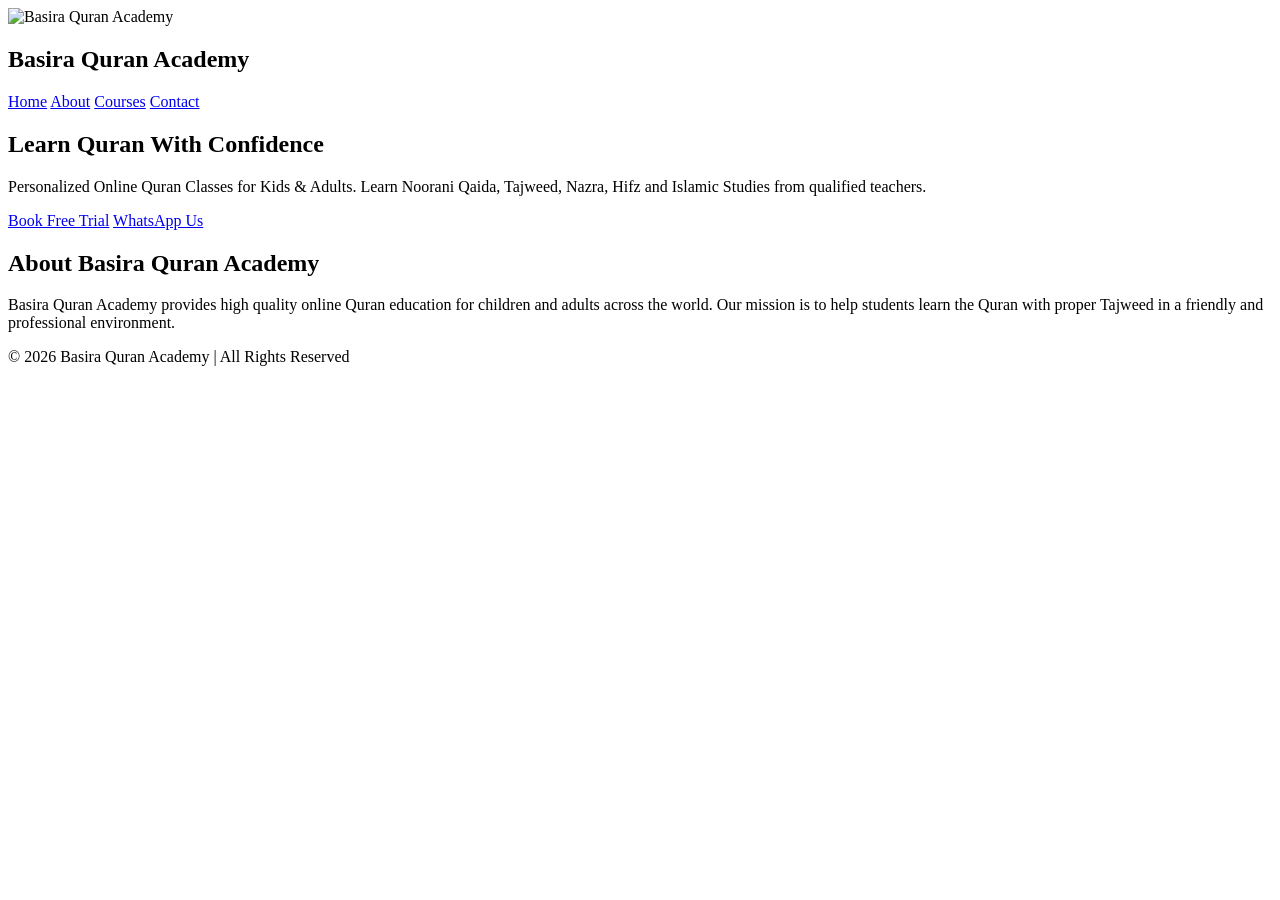
==== index.html @ 1ace34d9 "Create index.html" ====
<!DOCTYPE html>
<html lang="en">
<head>
  <meta charset="UTF-8">
  <meta name="viewport" content="width=device-width, initial-scale=1.0">
  <title>Basira Quran Academy</title>

  <link rel="preconnect" href="https://fonts.googleapis.com">
  <link rel="preconnect" href="https://fonts.gstatic.com" crossorigin>

  <link href="https://fonts.googleapis.com/css2?family=Cinzel:wght@500;700&family=Poppins:wght@300;400;500;600;700&display=swap" rel="stylesheet">

  <link rel="stylesheet" href="style.css">
</head>

<body>

<header>
  <div class="container">

    <div class="logo">
      <img src="logo.png" alt="Basira Quran Academy">
      <h2>Basira Quran Academy</h2>
    </div>

    <nav>
      <a href="#">Home</a>
      <a href="#">About</a>
      <a href="#">Courses</a>
      <a href="#">Contact</a>
    </nav>

  </div>
</header>

<section class="hero">

<div class="overlay"></div>

<div class="hero-content">

<h1>Learn Quran With Confidence</h1>

<p>
Personalized Online Quran Classes for Kids & Adults.
Learn Noorani Qaida, Tajweed, Nazra, Hifz and Islamic Studies
from qualified teachers.
</p>

<div class="buttons">

<a href="#" class="btn1">Book Free Trial</a>

<a href="#" class="btn2">WhatsApp Us</a>

</div>

</div>

</section>

<section class="about">

<div class="container">

<h2>About Basira Quran Academy</h2>

<p>

Basira Quran Academy provides high quality online Quran education
for children and adults across the world. Our mission is to help
students learn the Quran with proper Tajweed in a friendly and
professional environment.

</p>

</div>

</section>

<footer>

<p>
© 2026 Basira Quran Academy | All Rights Reserved
</p>

</footer>

</body>
</html>
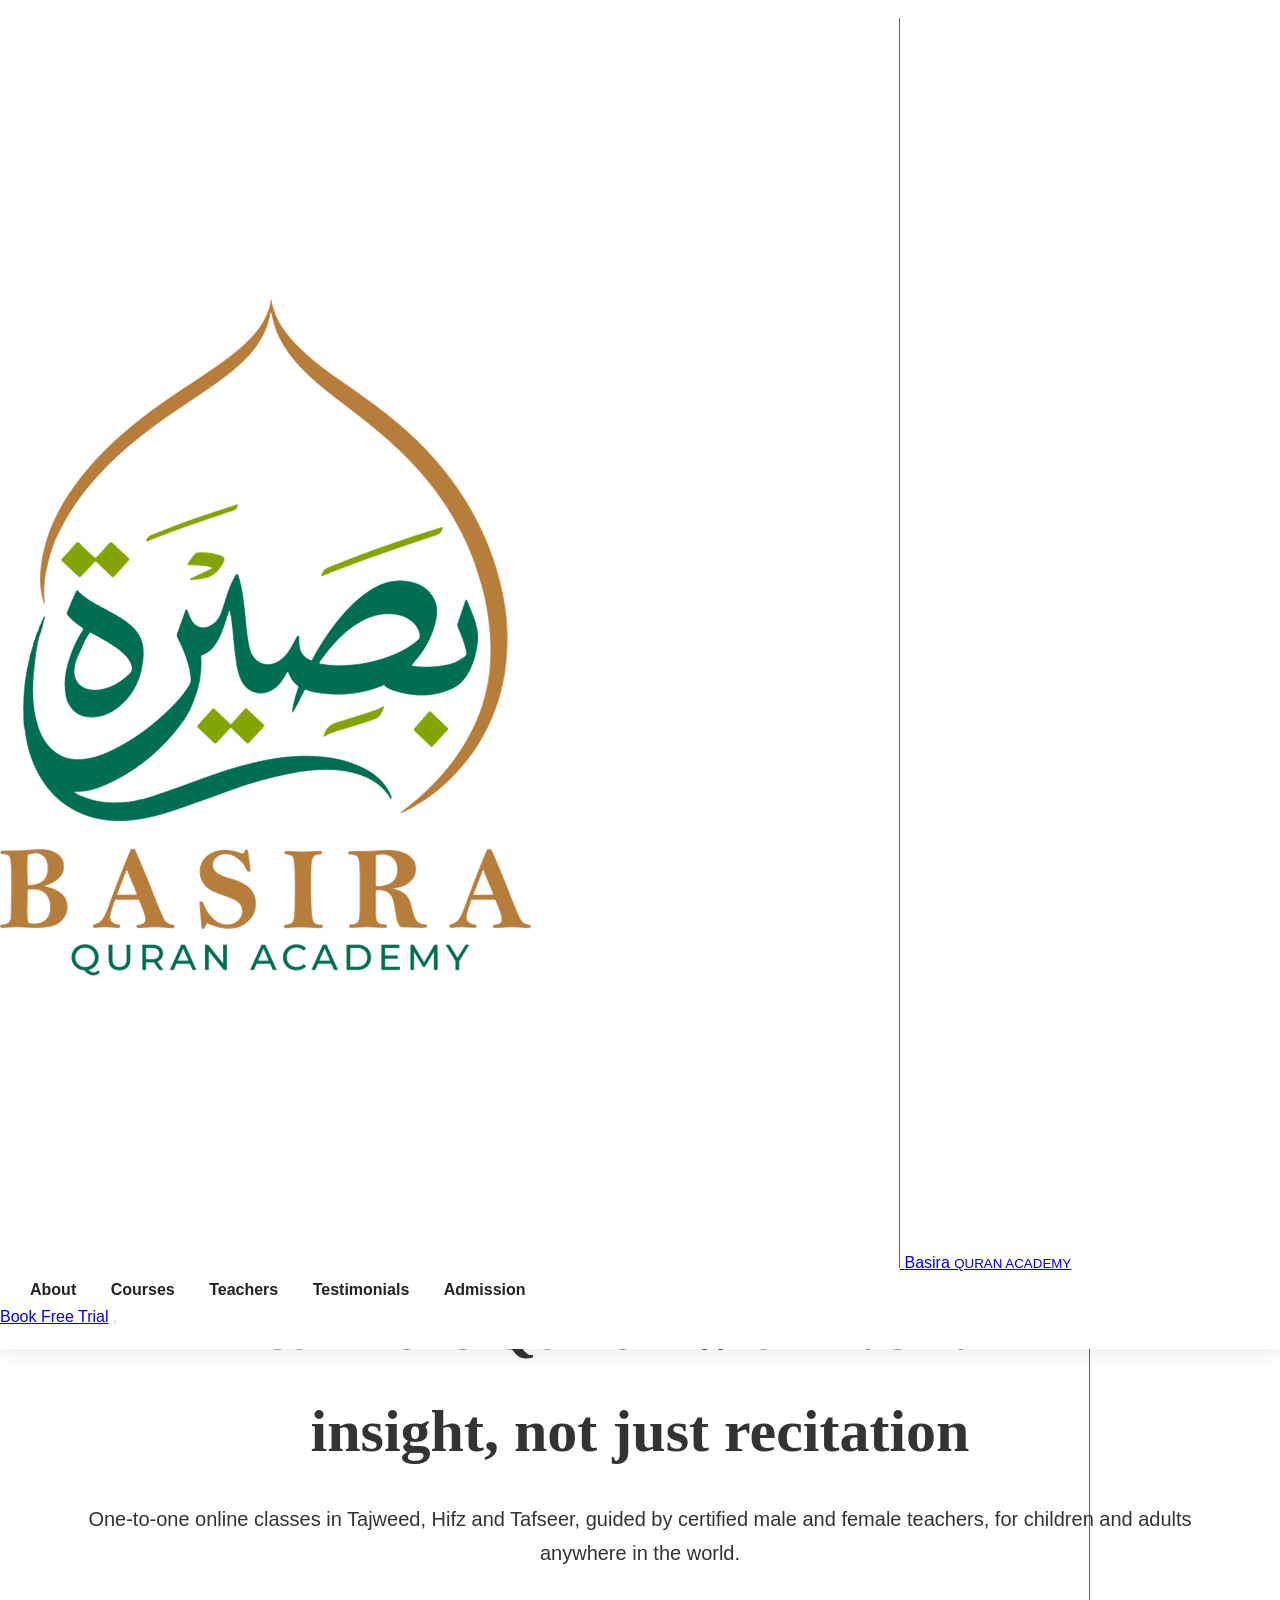
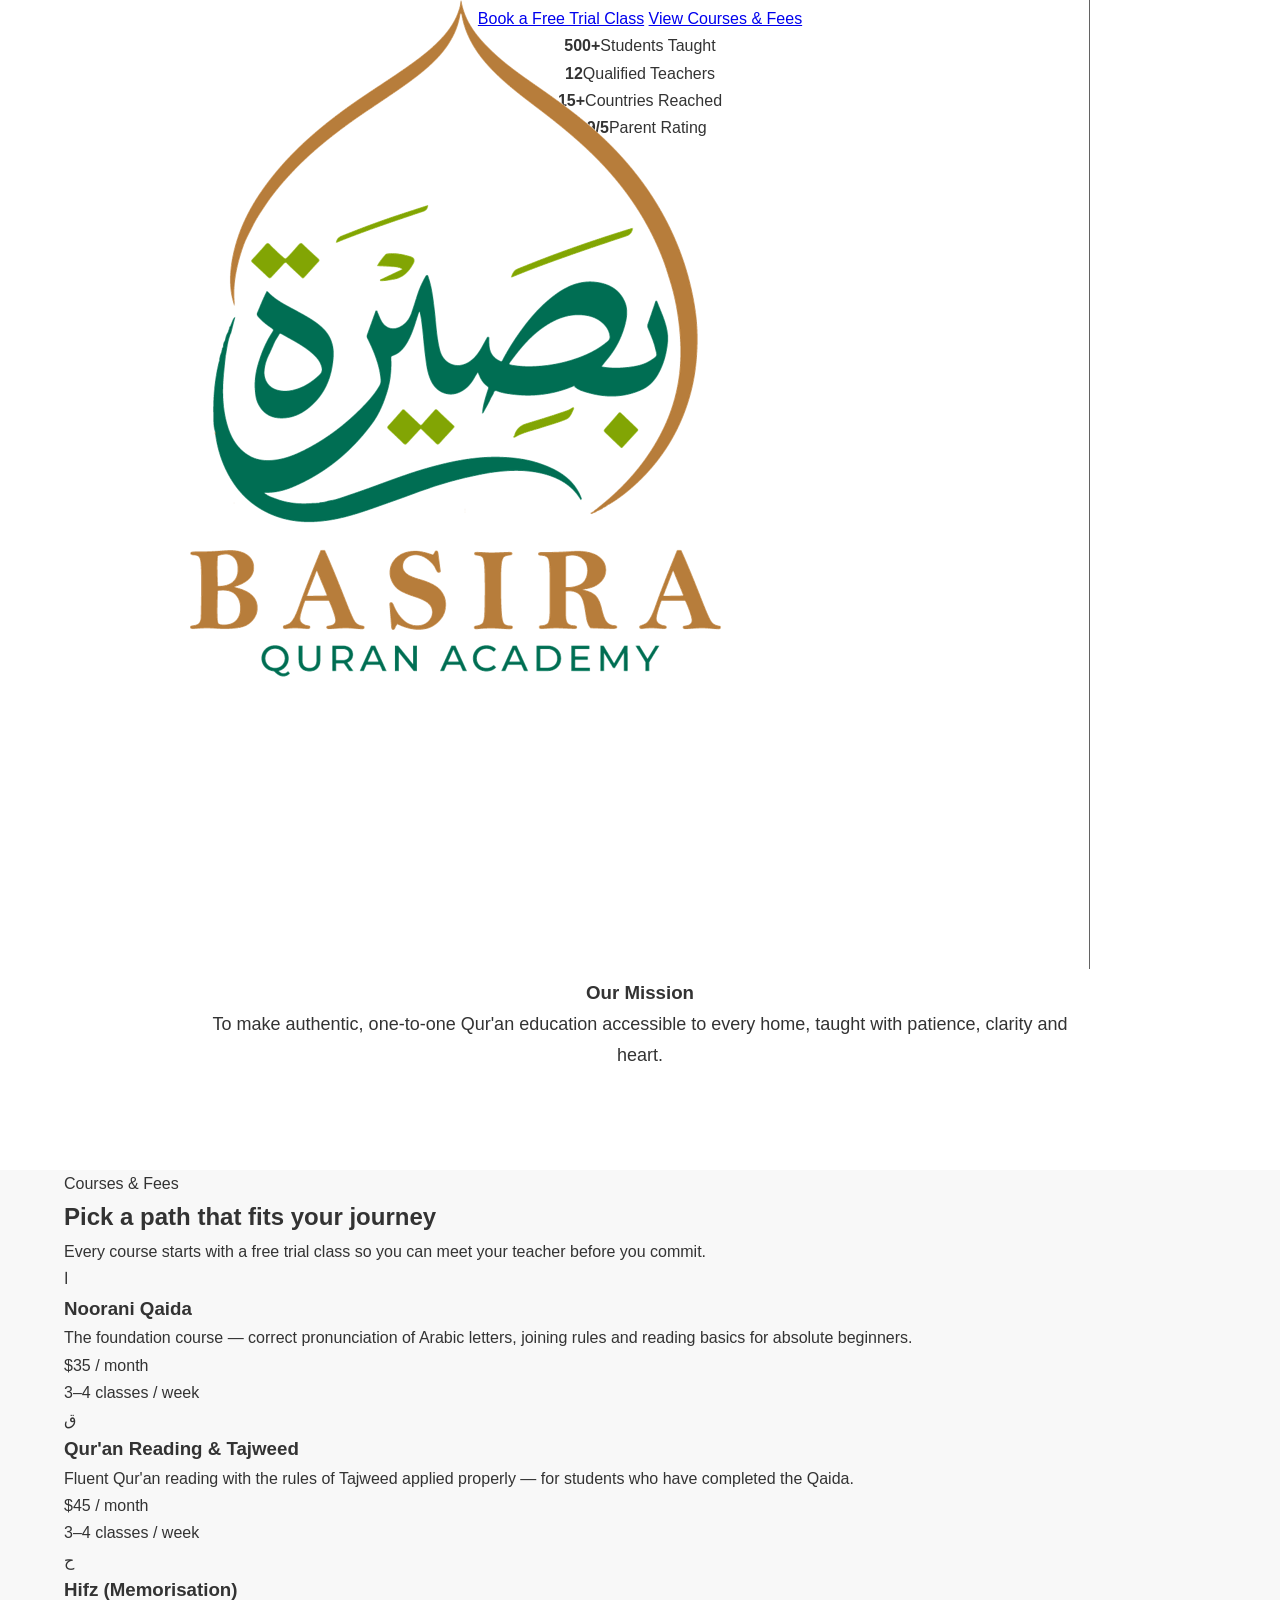
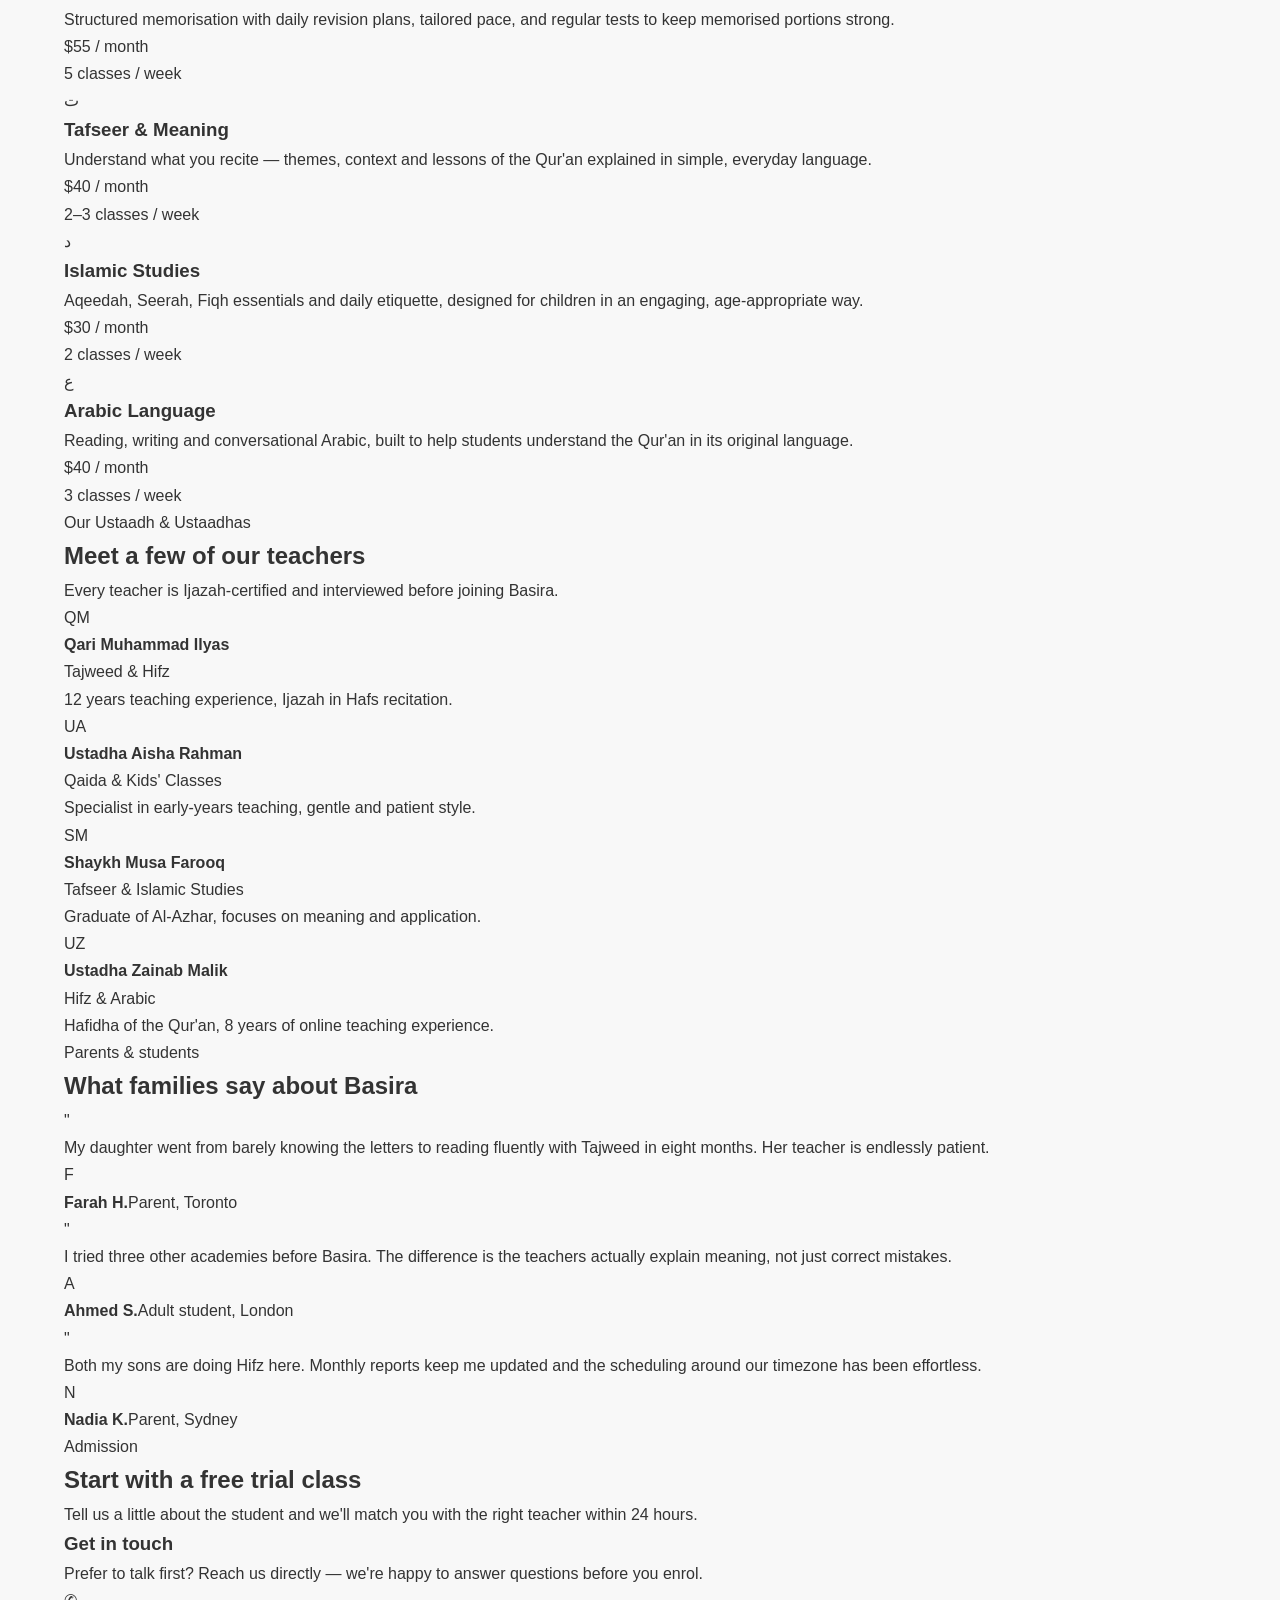
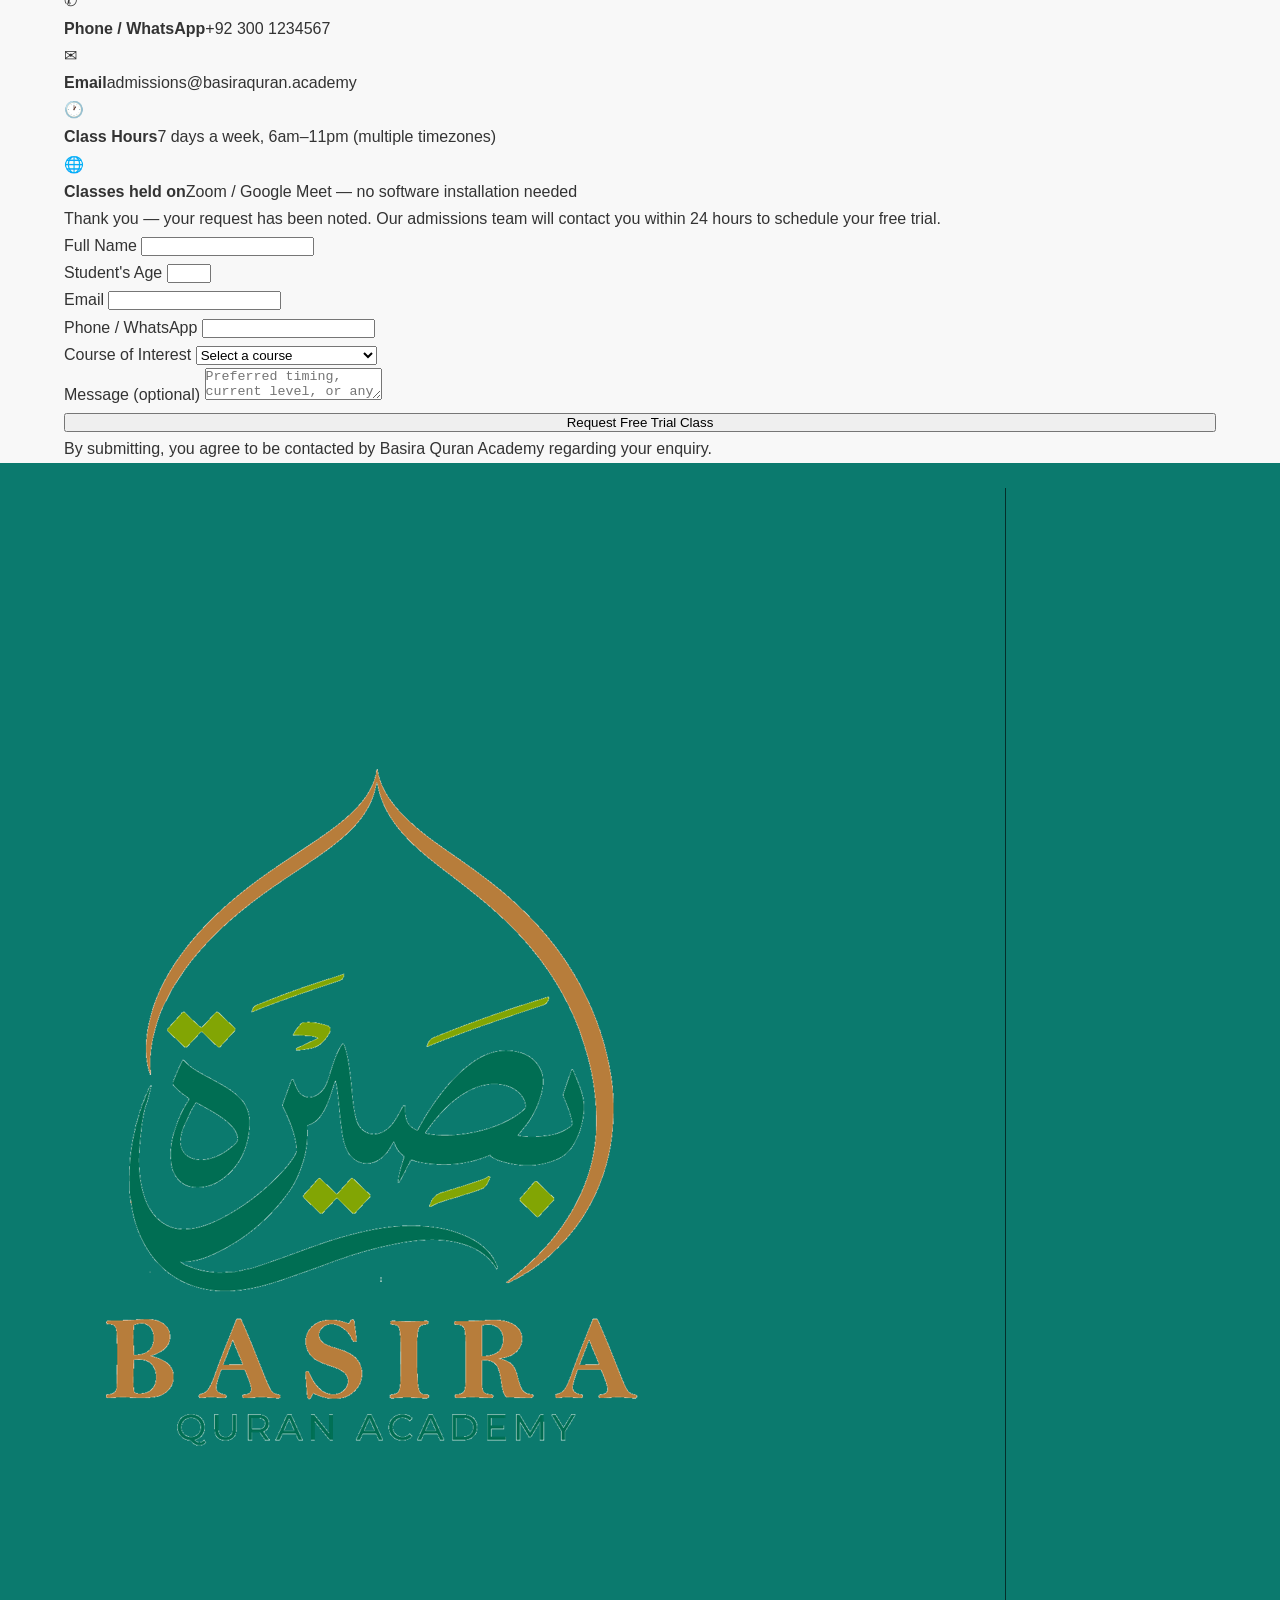
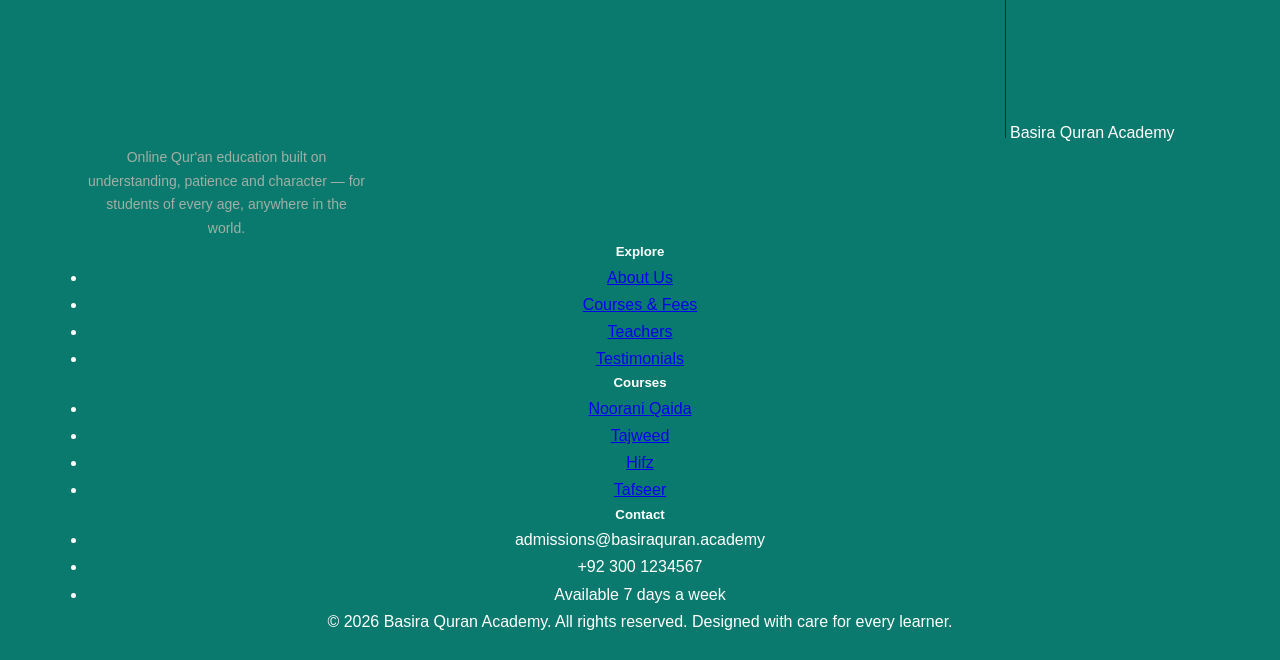
==== commit ee22750e: "Create index.html" ====
--- a/index.html
+++ b/index.html
@@ -1,90 +1,386 @@
 <!DOCTYPE html>
 <html lang="en">
 <head>
-  <meta charset="UTF-8">
-  <meta name="viewport" content="width=device-width, initial-scale=1.0">
-  <title>Basira Quran Academy</title>
-
-  <link rel="preconnect" href="https://fonts.googleapis.com">
-  <link rel="preconnect" href="https://fonts.gstatic.com" crossorigin>
-
-  <link href="https://fonts.googleapis.com/css2?family=Cinzel:wght@500;700&family=Poppins:wght@300;400;500;600;700&display=swap" rel="stylesheet">
-
-  <link rel="stylesheet" href="style.css">
+<meta charset="UTF-8">
+<meta name="viewport" content="width=device-width, initial-scale=1.0">
+<title>Basira Quran Academy — Learn the Quran with Understanding</title>
+<meta name="description" content="Basira Quran Academy offers online Quran classes: Noorani Qaida, Tajweed, Hifz, Tafseer and Islamic Studies with qualified male and female teachers.">
+<link rel="icon" href="[data-uri]">
+<link rel="preconnect" href="https://fonts.googleapis.com">
+<link rel="preconnect" href="https://fonts.gstatic.com" crossorigin>
+<link href="https://fonts.googleapis.com/css2?family=Amiri:ital,wght@0,400;0,700;1,400&family=Jost:wght@300;400;500;600;700&display=swap" rel="stylesheet">
+<link rel="stylesheet" href="style.css">
 </head>
-
 <body>
 
 <header>
-  <div class="container">
-
-    <div class="logo">
-      <img src="logo.png" alt="Basira Quran Academy">
-      <h2>Basira Quran Academy</h2>
-    </div>
-
-    <nav>
-      <a href="#">Home</a>
-      <a href="#">About</a>
-      <a href="#">Courses</a>
-      <a href="#">Contact</a>
+  <div class="nav">
+    <a href="#top" class="brand">
+      <img src="[data-uri]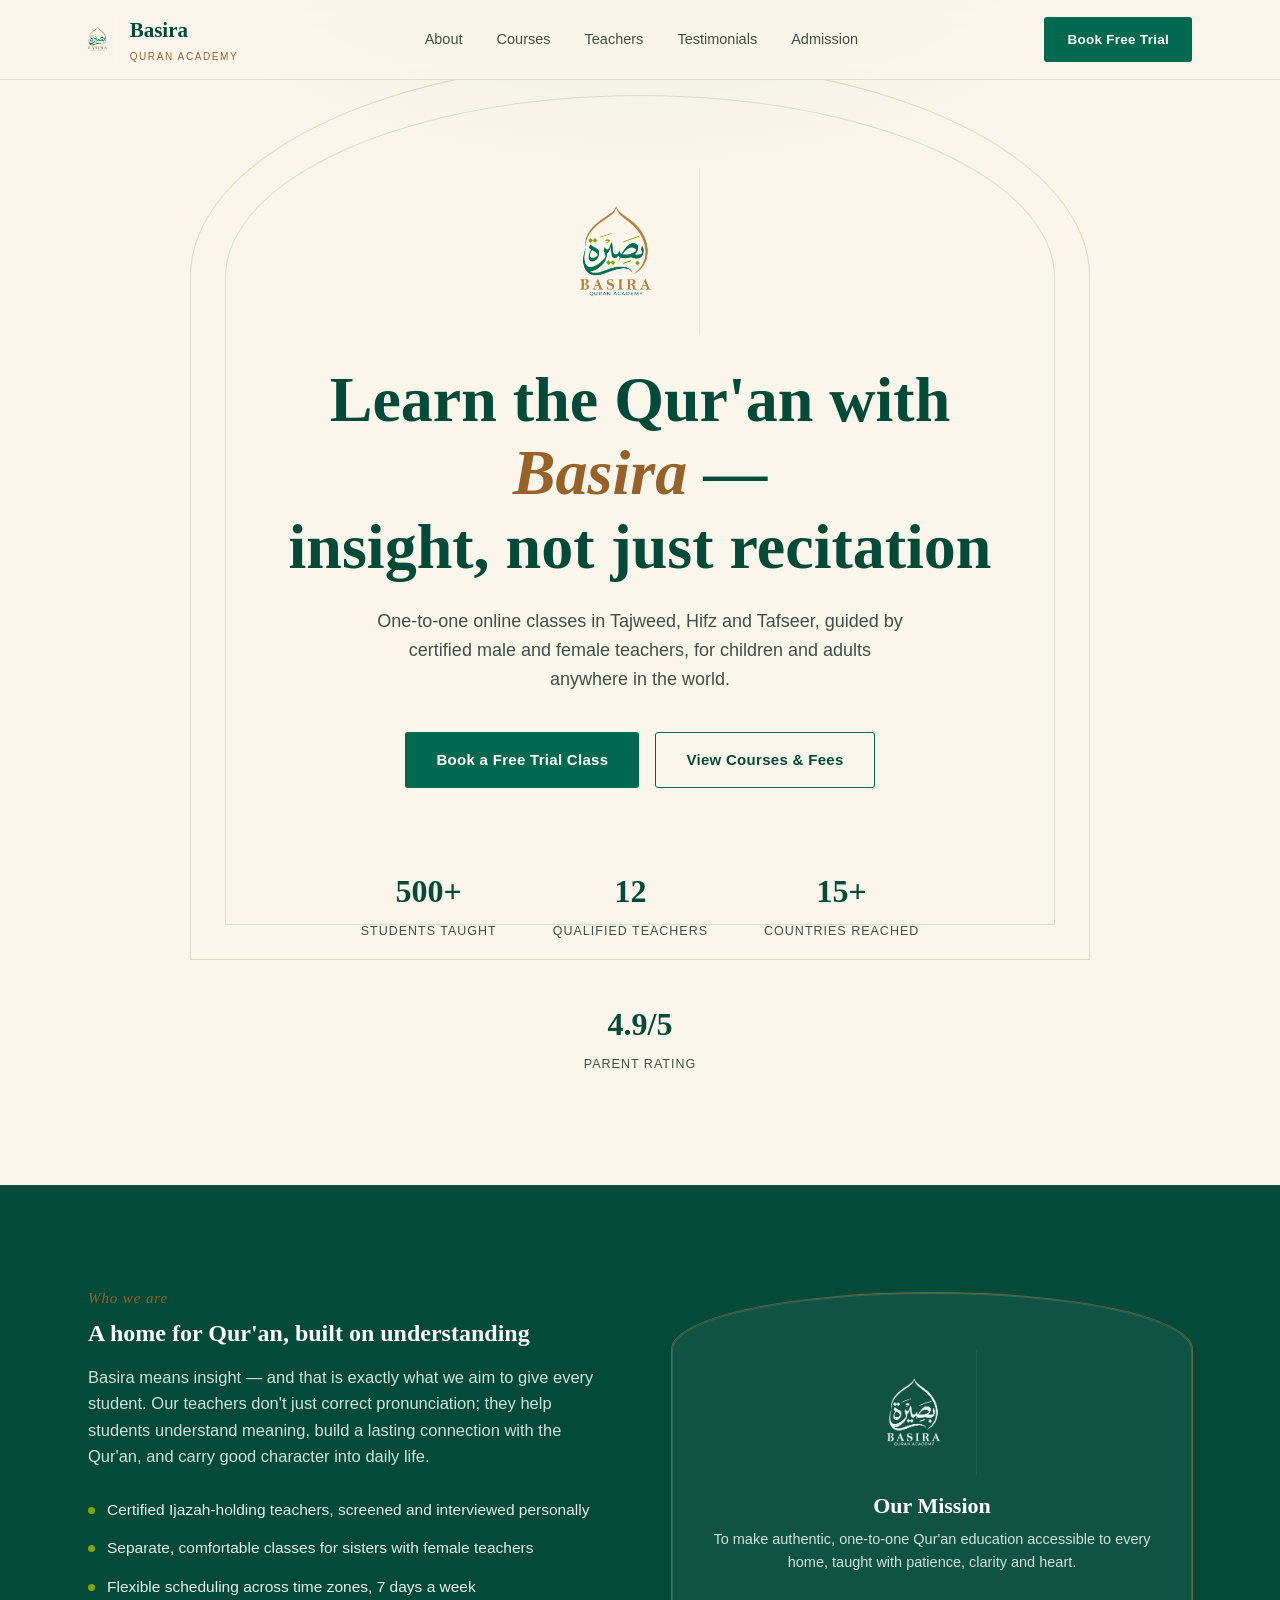
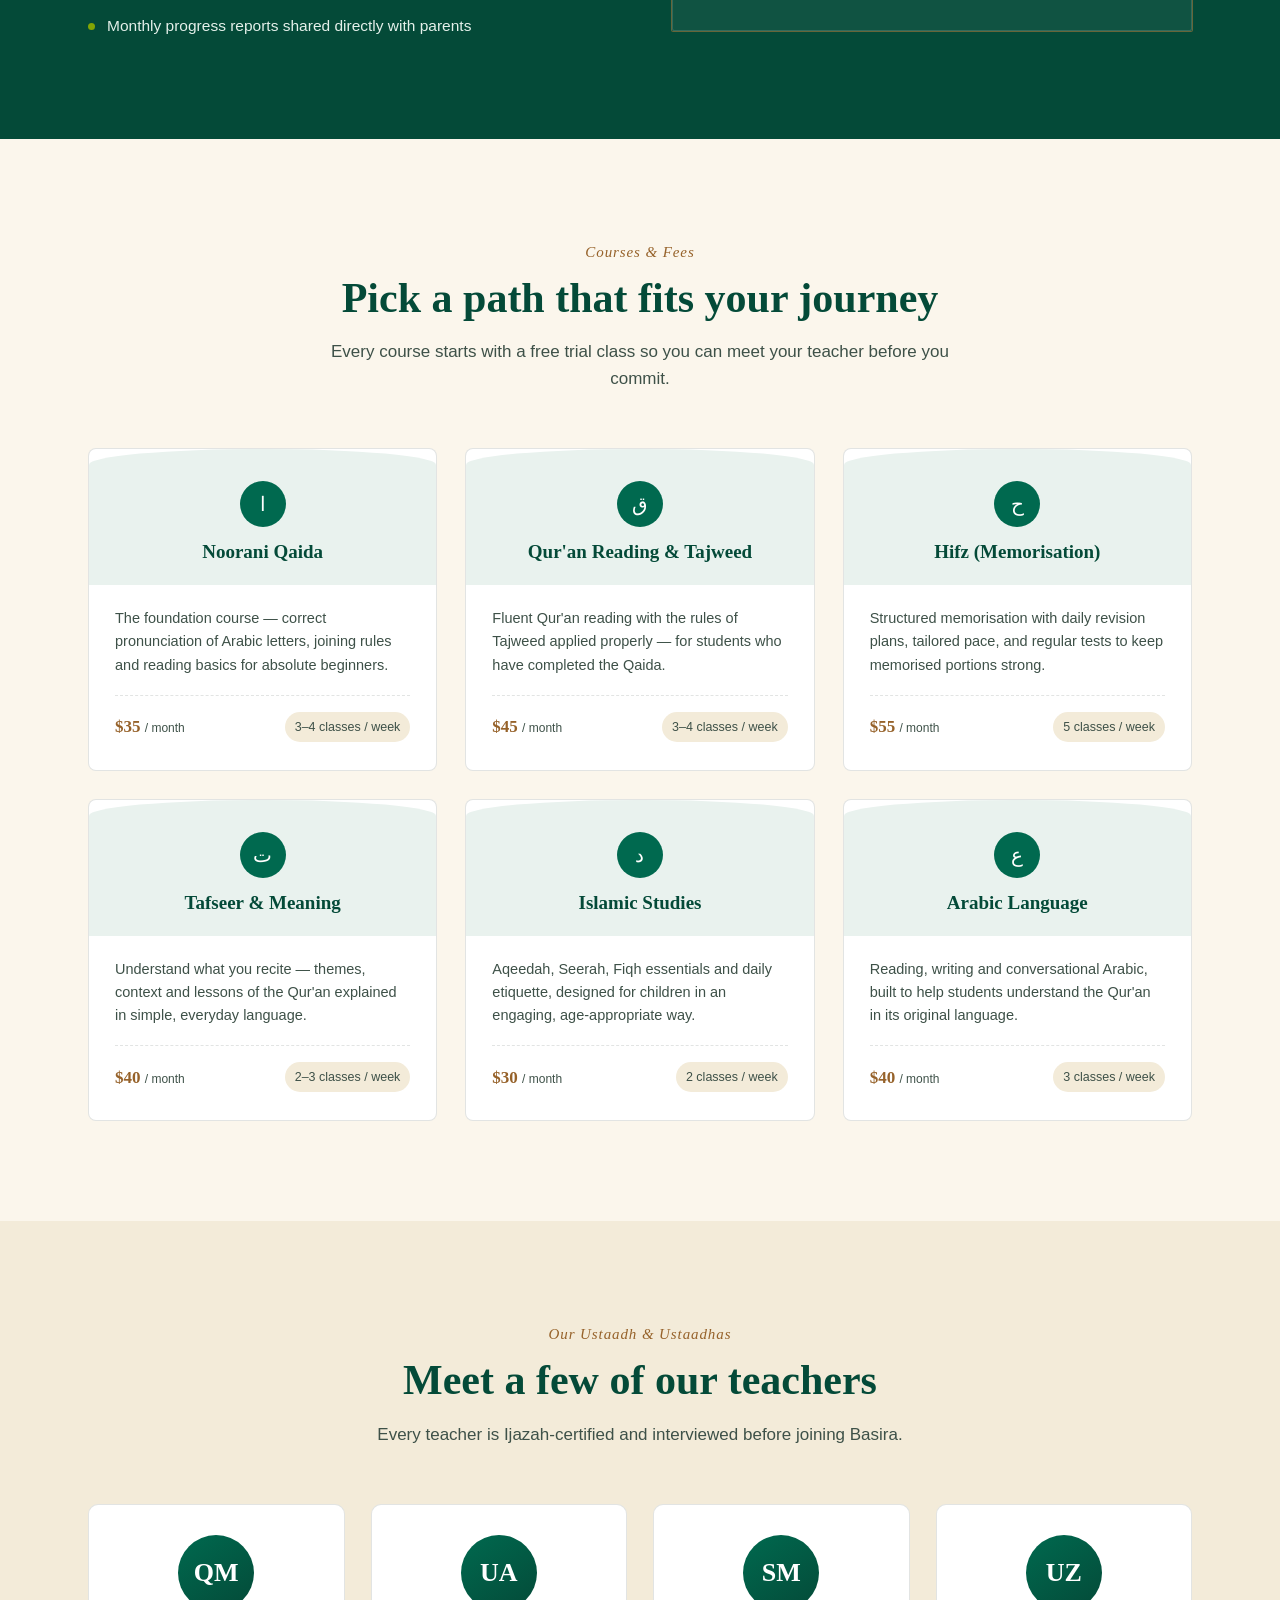
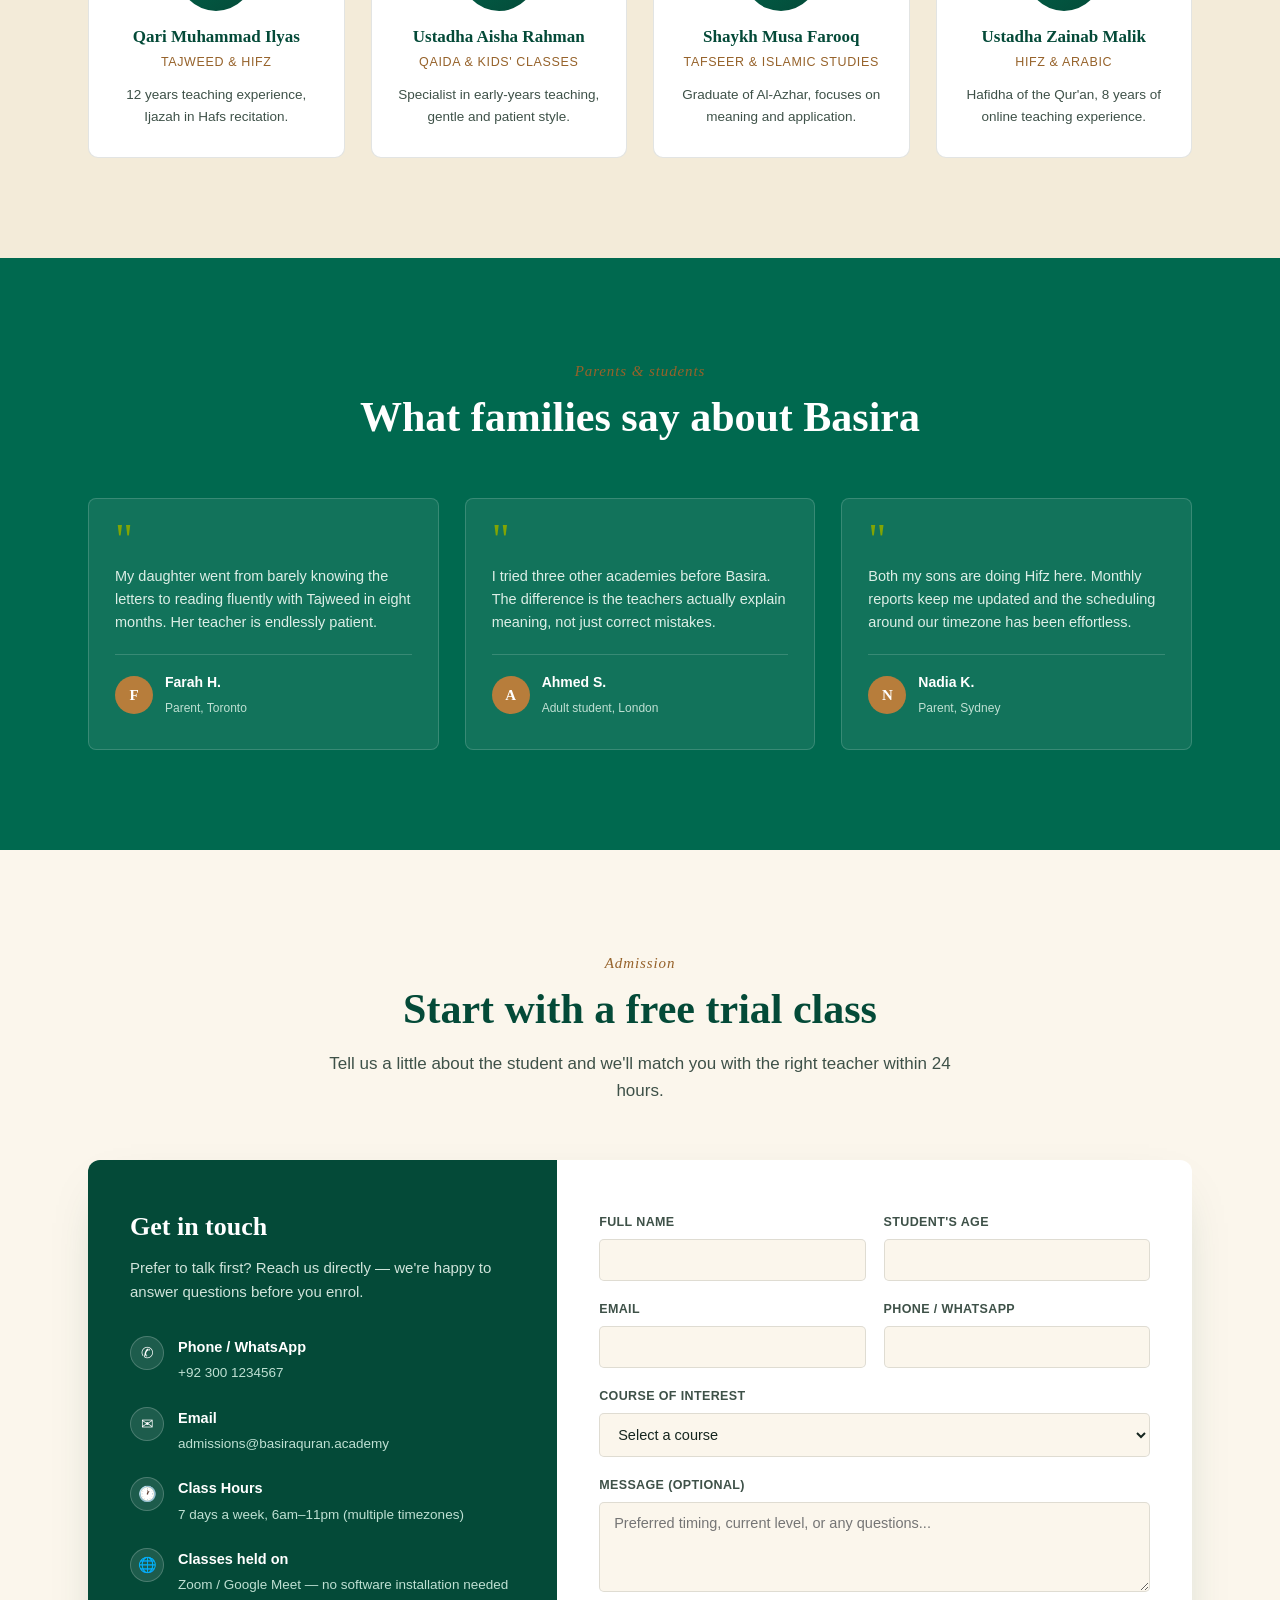
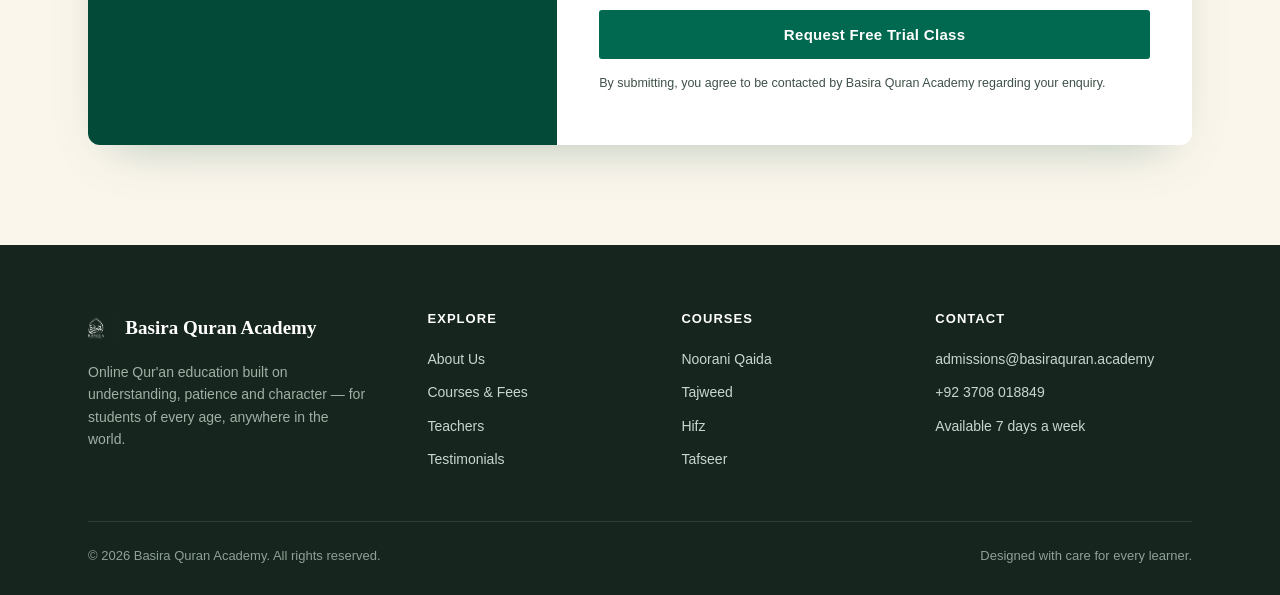
==== commit c9c3830c: "Update index.html" ====
--- a/index.html
+++ b/index.html
@@ -368,7 +368,7 @@
         <h5>Contact</h5>
         <ul>
           <li>admissions@basiraquran.academy</li>
-          <li>+92 300 1234567</li>
+          <li>+92 3708 018849</li>
           <li>Available 7 days a week</li>
         </ul>
       </div>
--- a/style.css
+++ b/style.css
@@ -1,192 +1,620 @@
-*{
-margin:0;
-padding:0;
-box-sizing:border-box;
-}
-
-body{
-font-family:'Poppins',sans-serif;
-background:#f8f8f8;
-color:#333;
-line-height:1.7;
-}
-
-.container{
-width:90%;
-max-width:1200px;
-margin:auto;
-}
-
-/* Header */
-
-header{
-background:#ffffff;
-position:fixed;
-width:100%;
-top:0;
-left:0;
-padding:18px 0;
-box-shadow:0 5px 20px rgba(0,0,0,.08);
-z-index:1000;
-}
-
-header .container{
-display:flex;
-justify-content:space-between;
-align-items:center;
-}
-
-.logo{
-display:flex;
-align-items:center;
-gap:12px;
-}
-
-.logo img{
-width:55px;
-height:55px;
-}
-
-.logo h2{
-font-family:'Cinzel',serif;
-color:#0B7A6E;
-font-size:24px;
-}
-
-nav a{
-text-decoration:none;
-margin-left:30px;
-color:#222;
-font-weight:600;
-transition:.3s;
-}
-
-nav a:hover{
-color:#C89A2B;
-}
-
-/* Hero */
-
-.hero{
-height:100vh;
-background:linear-gradient(rgba(0,0,0,.55),rgba(0,0,0,.55)),
-url("https://images.unsplash.com/photo-1519817650390-64a93db51149?auto=format&fit=crop&w=1600&q=80");
-background-size:cover;
-background-position:center;
-display:flex;
-justify-content:center;
-align-items:center;
-text-align:center;
-padding:20px;
-}
-
-.hero-content{
-max-width:850px;
-color:white;
-}
-
-.hero h1{
-font-family:'Cinzel',serif;
-font-size:60px;
-margin-bottom:20px;
-}
-
-.hero p{
-font-size:20px;
-margin-bottom:35px;
-}
-
-.buttons{
-display:flex;
-justify-content:center;
-gap:20px;
-flex-wrap:wrap;
-}
-
-.btn1,
-.btn2{
-padding:15px 35px;
-border-radius:50px;
-text-decoration:none;
-font-weight:bold;
-transition:.3s;
-}
-
-.btn1{
-background:#C89A2B;
-color:white;
-}
-
-.btn1:hover{
-background:#a97712;
-}
-
-.btn2{
-background:#0B7A6E;
-color:white;
-}
-
-.btn2:hover{
-background:#065f56;
-}
-
-/* About */
-
-.about{
-padding:100px 20px;
-background:white;
-text-align:center;
-}
-
-.about h2{
-font-family:'Cinzel',serif;
-font-size:42px;
-color:#0B7A6E;
-margin-bottom:20px;
-}
-
-.about p{
-max-width:900px;
-margin:auto;
-font-size:18px;
-}
-
-/* Footer */
-
-footer{
-background:#0B7A6E;
-color:white;
-padding:25px;
-text-align:center;
-}
-
-/* Responsive */
-
-@media(max-width:768px){
-
-header .container{
-flex-direction:column;
-}
-
-nav{
-margin-top:15px;
-}
-
-nav a{
-margin:10px;
-display:inline-block;
-}
-
-.hero h1{
-font-size:38px;
-}
-
-.hero p{
-font-size:17px;
-}
-
-.about h2{
-font-size:32px;
-}
-
-}
+:root{
+    --cream: #FBF6EC;
+    --cream-deep: #F3EBD9;
+    --ink: #16261F;
+    --ink-soft: #3E5148;
+    --teal: #00694F;
+    --teal-deep: #044A38;
+    --teal-tint: #E9F2EE;
+    --gold: #B77D3B;
+    --gold-deep: #96622A;
+    --olive: #82A504;
+    --line: rgba(22,38,31,0.12);
+    --shadow: 0 20px 50px -25px rgba(4,74,56,0.35);
+  }
+
+  *{box-sizing:border-box; margin:0; padding:0;}
+  html{scroll-behavior:smooth;}
+  body{
+    background:var(--cream);
+    color:var(--ink);
+    font-family:'Jost', sans-serif;
+    font-weight:400;
+    line-height:1.6;
+    -webkit-font-smoothing:antialiased;
+  }
+  h1,h2,h3,h4{
+    font-family:'Amiri', serif;
+    font-weight:700;
+    color:var(--teal-deep);
+    line-height:1.15;
+  }
+  a{color:inherit; text-decoration:none;}
+  img{max-width:100%; display:block;}
+  .container{
+    max-width:1160px;
+    margin:0 auto;
+    padding:0 28px;
+  }
+  .eyebrow{
+    font-family:'Amiri', serif;
+    font-style:italic;
+    font-size:15px;
+    letter-spacing:.06em;
+    color:var(--gold-deep);
+    margin-bottom:10px;
+    display:inline-block;
+  }
+  .section{
+    padding:100px 0;
+    position:relative;
+  }
+  .section-head{
+    max-width:640px;
+    margin:0 auto 56px;
+    text-align:center;
+  }
+  .section-head h2{
+    font-size:clamp(30px,4vw,42px);
+    margin-bottom:16px;
+  }
+  .section-head p{
+    color:var(--ink-soft);
+    font-size:17px;
+  }
+  .btn{
+    display:inline-flex;
+    align-items:center;
+    gap:8px;
+    padding:15px 30px;
+    border-radius:3px;
+    font-family:'Jost', sans-serif;
+    font-weight:600;
+    font-size:15px;
+    letter-spacing:.02em;
+    cursor:pointer;
+    border:1.5px solid transparent;
+    transition:all .25s ease;
+  }
+  .btn-primary{
+    background:var(--teal);
+    color:#fff;
+  }
+  .btn-primary:hover{
+    background:var(--teal-deep);
+    transform:translateY(-2px);
+    box-shadow:var(--shadow);
+  }
+  .btn-ghost{
+    background:transparent;
+    border-color:var(--teal);
+    color:var(--teal-deep);
+  }
+  .btn-ghost:hover{
+    background:var(--teal);
+    color:#fff;
+  }
+
+  /* ---------- ARCH SIGNATURE SHAPE ---------- */
+  .arch{
+    border-radius: 999px 999px 6px 6px / 260px 260px 6px 6px;
+  }
+  .arch-frame{
+    position:relative;
+  }
+  .arch-frame::before{
+    content:"";
+    position:absolute;
+    inset:-2px;
+    border-radius: 999px 999px 8px 8px / 220px 220px 8px 8px;
+    border:1.5px solid var(--gold);
+    opacity:.55;
+    pointer-events:none;
+  }
+
+  /* ---------- NAV ---------- */
+  header{
+    position:fixed;
+    top:0; left:0; right:0;
+    z-index:100;
+    background:rgba(251,246,236,0.9);
+    backdrop-filter:blur(10px);
+    border-bottom:1px solid var(--line);
+  }
+  .nav{
+    display:flex;
+    align-items:center;
+    justify-content:space-between;
+    padding:14px 28px;
+    max-width:1160px;
+    margin:0 auto;
+  }
+  .brand{
+    display:flex;
+    align-items:center;
+    gap:10px;
+    font-family:'Amiri', serif;
+    font-weight:700;
+    font-size:21px;
+    color:var(--teal-deep);
+  }
+  .brand img{height:44px; width:auto;}
+  .brand small{
+    display:block;
+    font-family:'Jost', sans-serif;
+    font-weight:500;
+    font-size:10px;
+    letter-spacing:.16em;
+    color:var(--gold-deep);
+    margin-top:1px;
+  }
+  nav.links{
+    display:flex;
+    gap:34px;
+    font-size:14.5px;
+    font-weight:500;
+  }
+  nav.links a{
+    position:relative;
+    color:var(--ink-soft);
+    transition:color .2s;
+  }
+  nav.links a:hover{color:var(--teal-deep);}
+  nav.links a::after{
+    content:"";
+    position:absolute;
+    left:0; bottom:-6px;
+    width:0; height:1.5px;
+    background:var(--gold);
+    transition:width .25s ease;
+  }
+  nav.links a:hover::after{width:100%;}
+  .nav-right{display:flex; align-items:center; gap:22px;}
+  .nav-cta{padding:11px 22px; font-size:13.5px;}
+  .burger{display:none; flex-direction:column; gap:5px; cursor:pointer; background:none; border:none;}
+  .burger span{width:24px; height:2px; background:var(--teal-deep);}
+
+  /* ---------- HERO ---------- */
+  .hero{
+    padding:168px 0 110px;
+    position:relative;
+    overflow:hidden;
+    background:
+      radial-gradient(ellipse 900px 500px at 50% -10%, rgba(0,105,79,0.08), transparent 60%);
+  }
+  .hero-arch-bg{
+    position:absolute;
+    top:60px; left:50%;
+    transform:translateX(-50%);
+    width:min(900px, 130vw);
+    height:900px;
+    border-radius: 999px 999px 0 0 / 480px 480px 0 0;
+    border:1px solid rgba(183,125,59,0.28);
+    z-index:0;
+  }
+  .hero-arch-bg::before{
+    content:"";
+    position:absolute;
+    inset:34px;
+    border-radius: 999px 999px 0 0 / 440px 440px 0 0;
+    border:1px solid rgba(0,105,79,0.16);
+  }
+  .hero-inner{
+    position:relative;
+    z-index:2;
+    text-align:center;
+    max-width:760px;
+    margin:0 auto;
+  }
+  .hero-logo{
+    width:120px;
+    margin:0 auto 28px;
+    opacity:0;
+    animation:fadeUp .8s ease forwards;
+  }
+  .hero h1{
+    font-size:clamp(38px,6vw,64px);
+    opacity:0;
+    animation:fadeUp .8s ease .12s forwards;
+  }
+  .hero h1 em{
+    font-style:italic;
+    color:var(--gold-deep);
+  }
+  .hero p.lead{
+    margin:24px auto 0;
+    max-width:540px;
+    font-size:18px;
+    color:var(--ink-soft);
+    opacity:0;
+    animation:fadeUp .8s ease .24s forwards;
+  }
+  .hero-cta{
+    display:flex;
+    justify-content:center;
+    gap:16px;
+    margin-top:38px;
+    flex-wrap:wrap;
+    opacity:0;
+    animation:fadeUp .8s ease .36s forwards;
+  }
+  @keyframes fadeUp{
+    from{opacity:0; transform:translateY(16px);}
+    to{opacity:1; transform:translateY(0);}
+  }
+  .hero-stats{
+    display:flex;
+    justify-content:center;
+    gap:56px;
+    margin-top:78px;
+    flex-wrap:wrap;
+    opacity:0;
+    animation:fadeUp .8s ease .48s forwards;
+  }
+  .hero-stats div{text-align:center;}
+  .hero-stats strong{
+    display:block;
+    font-family:'Amiri', serif;
+    font-size:32px;
+    color:var(--teal-deep);
+  }
+  .hero-stats span{
+    font-size:12.5px;
+    letter-spacing:.08em;
+    text-transform:uppercase;
+    color:var(--ink-soft);
+  }
+
+  @media(prefers-reduced-motion: reduce){
+    .hero-logo,.hero h1,.hero p.lead,.hero-cta,.hero-stats{animation:none; opacity:1;}
+  }
+
+  /* ---------- ABOUT ---------- */
+  .about{
+    background:var(--teal-deep);
+    color:#EFF6F2;
+    padding:100px 0;
+  }
+  .about h2{color:#fff;}
+  .about-grid{
+    display:grid;
+    grid-template-columns:1fr 1fr;
+    gap:64px;
+    align-items:center;
+  }
+  .about-text p{
+    color:#CFE3DA;
+    font-size:16.5px;
+    margin-top:16px;
+  }
+  .about-list{
+    margin-top:28px;
+    display:grid;
+    gap:14px;
+  }
+  .about-list li{
+    list-style:none;
+    display:flex;
+    gap:12px;
+    align-items:flex-start;
+    color:#E4F0EA;
+    font-size:15.5px;
+  }
+  .about-list li::before{
+    content:"";
+    width:7px; height:7px;
+    border-radius:50%;
+    background:var(--olive);
+    margin-top:9px;
+    flex-shrink:0;
+  }
+  .about-panel{
+    background:rgba(255,255,255,0.05);
+    border:1px solid rgba(255,255,255,0.14);
+    border-radius:999px 999px 10px 10px / 220px 220px 10px 10px;
+    padding:56px 34px;
+    text-align:center;
+  }
+  .about-panel img{width:90px; margin:0 auto 18px; filter:brightness(0) invert(1); opacity:.92;}
+  .about-panel h3{color:#fff; font-size:22px; margin-bottom:10px;}
+  .about-panel p{color:#CFE3DA; font-size:14.5px;}
+
+  /* ---------- COURSES ---------- */
+  .courses-grid{
+    display:grid;
+    grid-template-columns:repeat(3, 1fr);
+    gap:28px;
+  }
+  .course-card{
+    background:#fff;
+    border:1px solid var(--line);
+    border-radius:8px;
+    overflow:hidden;
+    transition:transform .25s ease, box-shadow .25s ease;
+  }
+  .course-card:hover{
+    transform:translateY(-6px);
+    box-shadow:var(--shadow);
+  }
+  .course-top{
+    background:var(--teal-tint);
+    padding:32px 26px 22px;
+    border-radius:999px 999px 0 0 / 90px 90px 0 0;
+    text-align:center;
+  }
+  .course-top .icon{
+    width:46px; height:46px;
+    margin:0 auto 14px;
+    display:flex; align-items:center; justify-content:center;
+    background:var(--teal);
+    border-radius:50%;
+    color:#fff;
+    font-family:'Amiri',serif;
+    font-size:20px;
+  }
+  .course-top h3{font-size:19px;}
+  .course-body{padding:22px 26px 28px;}
+  .course-body p{
+    font-size:14.5px;
+    color:var(--ink-soft);
+    margin-bottom:18px;
+  }
+  .course-meta{
+    display:flex;
+    justify-content:space-between;
+    align-items:center;
+    border-top:1px dashed var(--line);
+    padding-top:16px;
+  }
+  .course-fee{
+    font-family:'Amiri', serif;
+    font-weight:700;
+    color:var(--gold-deep);
+    font-size:17px;
+  }
+  .course-fee span{
+    font-family:'Jost',sans-serif;
+    font-weight:400;
+    font-size:12px;
+    color:var(--ink-soft);
+  }
+  .course-duration{
+    font-size:12.5px;
+    color:var(--ink-soft);
+    background:var(--cream-deep);
+    padding:5px 10px;
+    border-radius:20px;
+  }
+
+  /* ---------- TEACHERS ---------- */
+  .teachers{background:var(--cream-deep);}
+  .teachers-grid{
+    display:grid;
+    grid-template-columns:repeat(4, 1fr);
+    gap:26px;
+  }
+  .teacher-card{
+    background:#fff;
+    border-radius:10px;
+    padding:30px 22px;
+    text-align:center;
+    border:1px solid var(--line);
+  }
+  .teacher-avatar{
+    width:76px; height:76px;
+    border-radius:50%;
+    margin:0 auto 16px;
+    background:linear-gradient(145deg, var(--teal), var(--teal-deep));
+    display:flex; align-items:center; justify-content:center;
+    color:#fff;
+    font-family:'Amiri',serif;
+    font-size:26px;
+    font-weight:700;
+  }
+  .teacher-card h4{font-size:17px; color:var(--teal-deep);}
+  .teacher-role{
+    font-size:12.5px;
+    letter-spacing:.05em;
+    text-transform:uppercase;
+    color:var(--gold-deep);
+    margin:6px 0 12px;
+  }
+  .teacher-card p{
+    font-size:13.5px;
+    color:var(--ink-soft);
+  }
+
+  /* ---------- TESTIMONIALS ---------- */
+  .testimonials{
+    background:var(--teal);
+    position:relative;
+    overflow:hidden;
+  }
+  .testimonials h2{color:#fff;}
+  .testimonials .section-head p{color:#D7EBE3;}
+  .test-track{
+    display:grid;
+    grid-template-columns:repeat(3, 1fr);
+    gap:26px;
+  }
+  .test-card{
+    background:rgba(255,255,255,0.07);
+    border:1px solid rgba(255,255,255,0.16);
+    border-radius:8px;
+    padding:30px 26px;
+    color:#EAF4EF;
+  }
+  .test-card .quote-mark{
+    font-family:'Amiri',serif;
+    font-size:44px;
+    color:var(--olive);
+    line-height:0.5;
+    display:block;
+    margin-bottom:14px;
+  }
+  .test-card p.msg{font-size:14.5px; color:#DCEEE6; margin-bottom:20px;}
+  .test-who{
+    display:flex; align-items:center; gap:12px;
+    border-top:1px solid rgba(255,255,255,0.16);
+    padding-top:16px;
+  }
+  .test-who .initial{
+    width:38px; height:38px;
+    border-radius:50%;
+    background:var(--gold);
+    display:flex; align-items:center; justify-content:center;
+    font-family:'Amiri',serif; font-weight:700;
+    color:#fff; font-size:15px;
+  }
+  .test-who strong{display:block; font-size:14px; color:#fff;}
+  .test-who span{font-size:12px; color:#BFE0D3;}
+
+  /* ---------- ADMISSION ---------- */
+  .admission-wrap{
+    display:grid;
+    grid-template-columns:0.85fr 1.15fr;
+    gap:0;
+    border-radius:12px;
+    overflow:hidden;
+    box-shadow:var(--shadow);
+  }
+  .admission-info{
+    background:var(--teal-deep);
+    color:#fff;
+    padding:52px 42px;
+  }
+  .admission-info h3{color:#fff; font-size:26px; margin-bottom:14px;}
+  .admission-info p{color:#CFE3DA; font-size:15px; margin-bottom:32px;}
+  .info-row{
+    display:flex; gap:14px; margin-bottom:22px; align-items:flex-start;
+  }
+  .info-row .dot{
+    width:34px; height:34px;
+    border-radius:50%;
+    background:rgba(255,255,255,0.1);
+    border:1px solid rgba(255,255,255,0.2);
+    display:flex; align-items:center; justify-content:center;
+    flex-shrink:0;
+    font-size:15px;
+  }
+  .info-row strong{display:block; font-size:14.5px; color:#fff;}
+  .info-row span{font-size:13.5px; color:#BFE0D3;}
+  .admission-form{
+    background:#fff;
+    padding:52px 42px;
+  }
+  .form-row{
+    display:grid;
+    grid-template-columns:1fr 1fr;
+    gap:18px;
+    margin-bottom:18px;
+  }
+  .field{display:flex; flex-direction:column; gap:7px;}
+  .field.full{grid-column:1 / -1;}
+  .field label{
+    font-size:12.5px;
+    font-weight:600;
+    letter-spacing:.03em;
+    color:var(--ink-soft);
+    text-transform:uppercase;
+  }
+  .field input, .field select, .field textarea{
+    border:1.5px solid var(--line);
+    border-radius:5px;
+    padding:12px 14px;
+    font-family:'Jost',sans-serif;
+    font-size:14.5px;
+    color:var(--ink);
+    background:var(--cream);
+    transition:border-color .2s;
+  }
+  .field input:focus, .field select:focus, .field textarea:focus{
+    outline:none;
+    border-color:var(--teal);
+  }
+  .field textarea{resize:vertical; min-height:90px;}
+  .form-note{
+    font-size:12.5px;
+    color:var(--ink-soft);
+    margin-top:14px;
+  }
+  #formSuccess{
+    display:none;
+    background:var(--teal-tint);
+    border:1px solid var(--teal);
+    border-radius:6px;
+    padding:16px 18px;
+    font-size:14px;
+    color:var(--teal-deep);
+    margin-bottom:18px;
+  }
+
+  /* ---------- FOOTER ---------- */
+  footer{
+    background:var(--ink);
+    color:#C9D6CE;
+    padding:64px 0 28px;
+  }
+  .footer-grid{
+    display:grid;
+    grid-template-columns:1.4fr 1fr 1fr 1.2fr;
+    gap:40px;
+    padding-bottom:40px;
+    border-bottom:1px solid rgba(255,255,255,0.1);
+  }
+  .footer-brand{display:flex; align-items:center; gap:10px; margin-bottom:14px;}
+  .footer-brand img{height:38px; filter:brightness(0) invert(1);}
+  .footer-brand span{font-family:'Amiri',serif; font-weight:700; font-size:19px; color:#fff;}
+  .footer-col h5{
+    font-family:'Jost',sans-serif;
+    font-size:13px;
+    letter-spacing:.08em;
+    text-transform:uppercase;
+    color:#fff;
+    margin-bottom:18px;
+  }
+  .footer-col ul{list-style:none;}
+  .footer-col li{margin-bottom:11px; font-size:14px;}
+  .footer-col a:hover{color:var(--gold);}
+  .footer-bottom{
+    display:flex;
+    justify-content:space-between;
+    align-items:center;
+    padding-top:24px;
+    font-size:13px;
+    color:#8FA096;
+    flex-wrap:wrap;
+    gap:10px;
+  }
+
+  /* ---------- RESPONSIVE ---------- */
+  @media(max-width: 980px){
+    .about-grid{grid-template-columns:1fr;}
+    .courses-grid{grid-template-columns:repeat(2,1fr);}
+    .teachers-grid{grid-template-columns:repeat(2,1fr);}
+    .test-track{grid-template-columns:1fr;}
+    .admission-wrap{grid-template-columns:1fr;}
+    .footer-grid{grid-template-columns:1fr 1fr;}
+  }
+  @media(max-width: 720px){
+    nav.links{
+      position:fixed;
+      top:73px; left:0; right:0;
+      background:var(--cream);
+      flex-direction:column;
+      padding:20px 28px 28px;
+      gap:18px;
+      border-bottom:1px solid var(--line);
+      transform:translateY(-130%);
+      transition:transform .3s ease;
+    }
+    nav.links.open{transform:translateY(0);}
+    .burger{display:flex;}
+    .nav-cta{display:none;}
+    .section{padding:72px 0;}
+    .courses-grid{grid-template-columns:1fr;}
+    .teachers-grid{grid-template-columns:1fr 1fr;}
+    .form-row{grid-template-columns:1fr;}
+    .admission-info, .admission-form{padding:36px 26px;}
+    .footer-grid{grid-template-columns:1fr;}
+  }
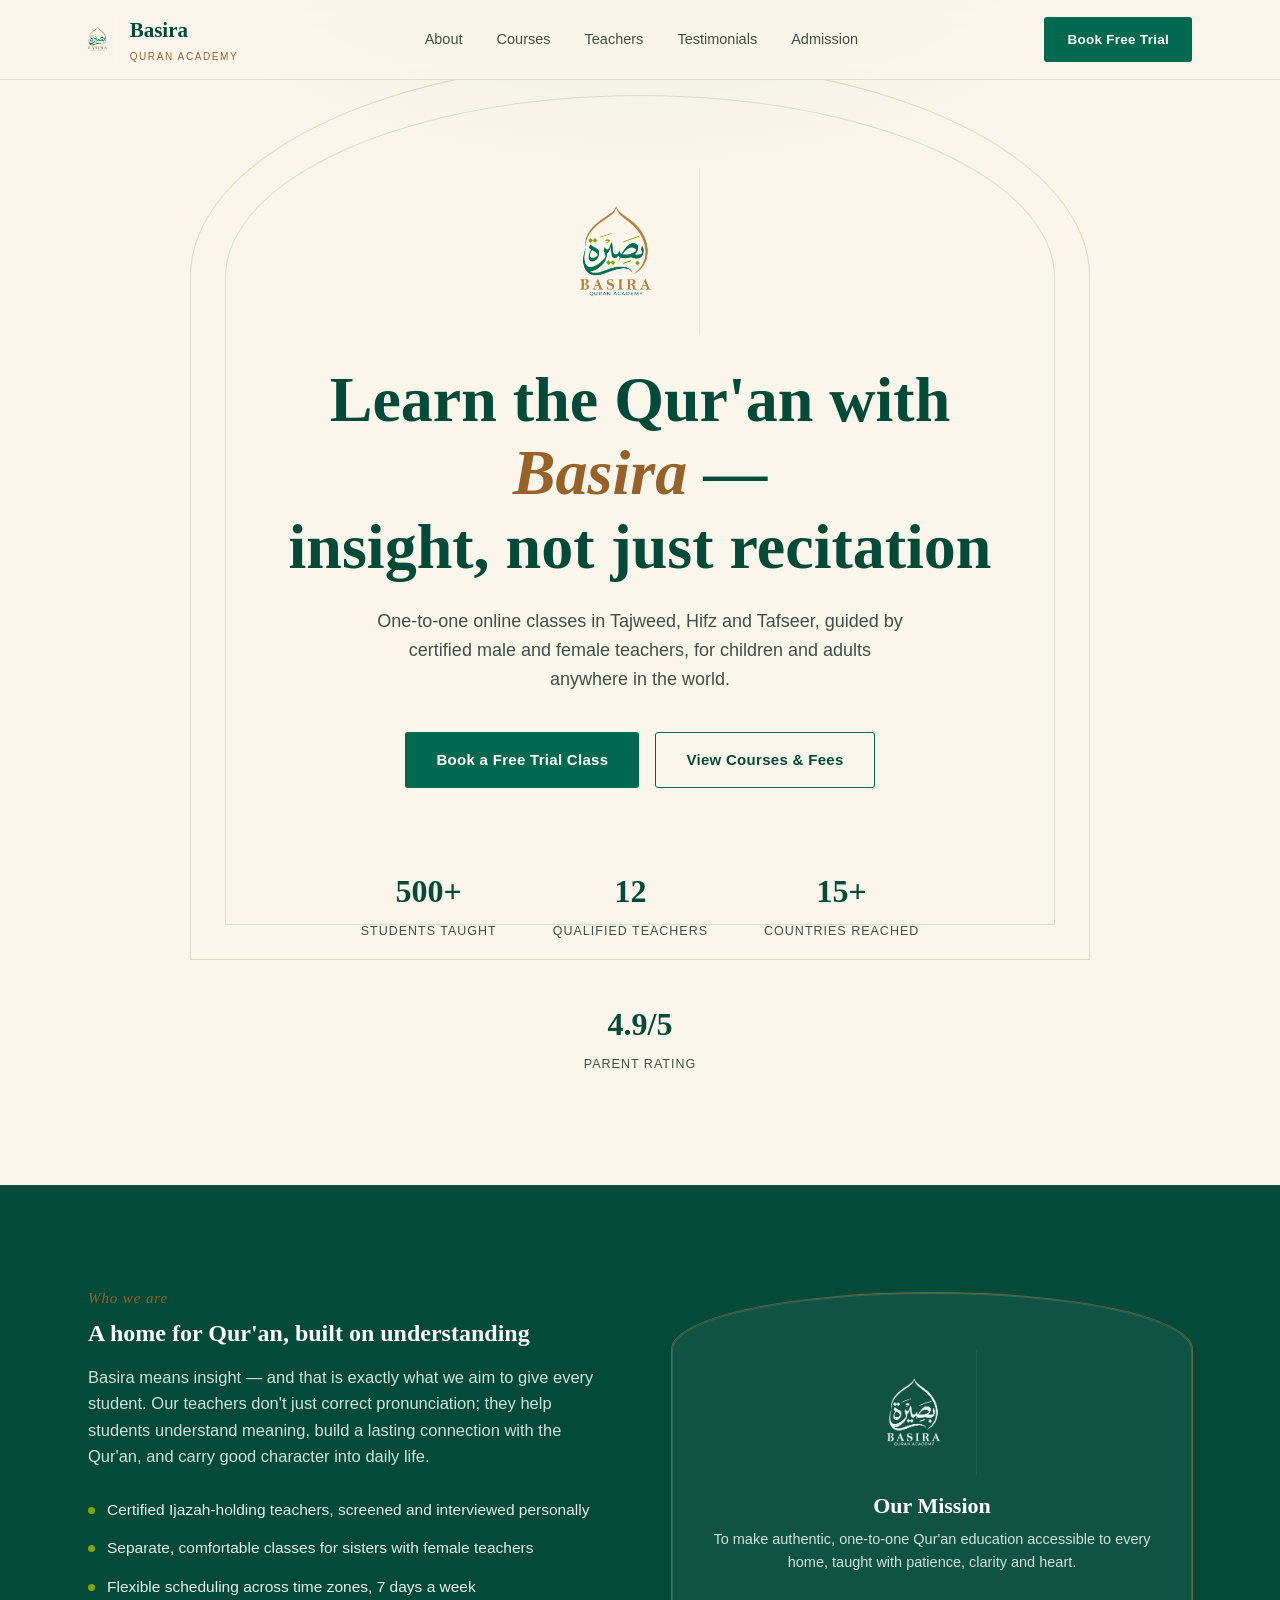
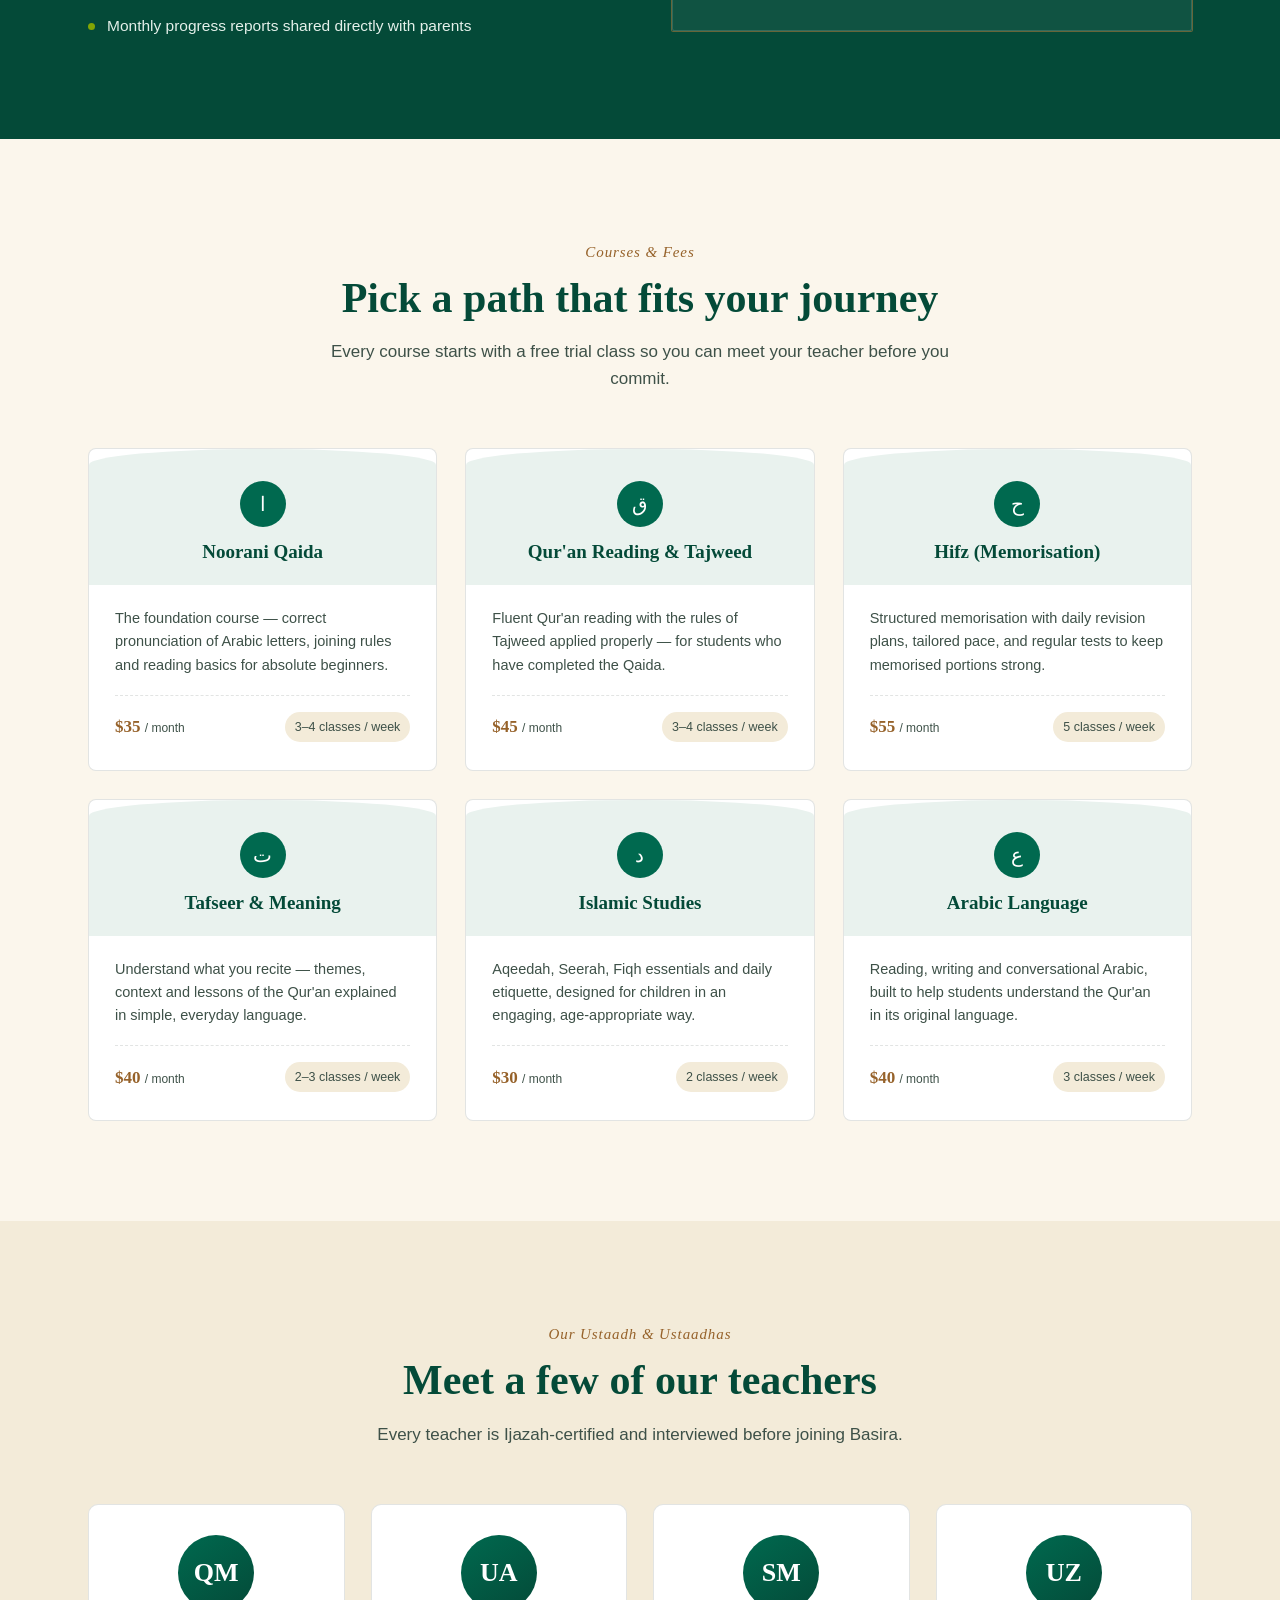
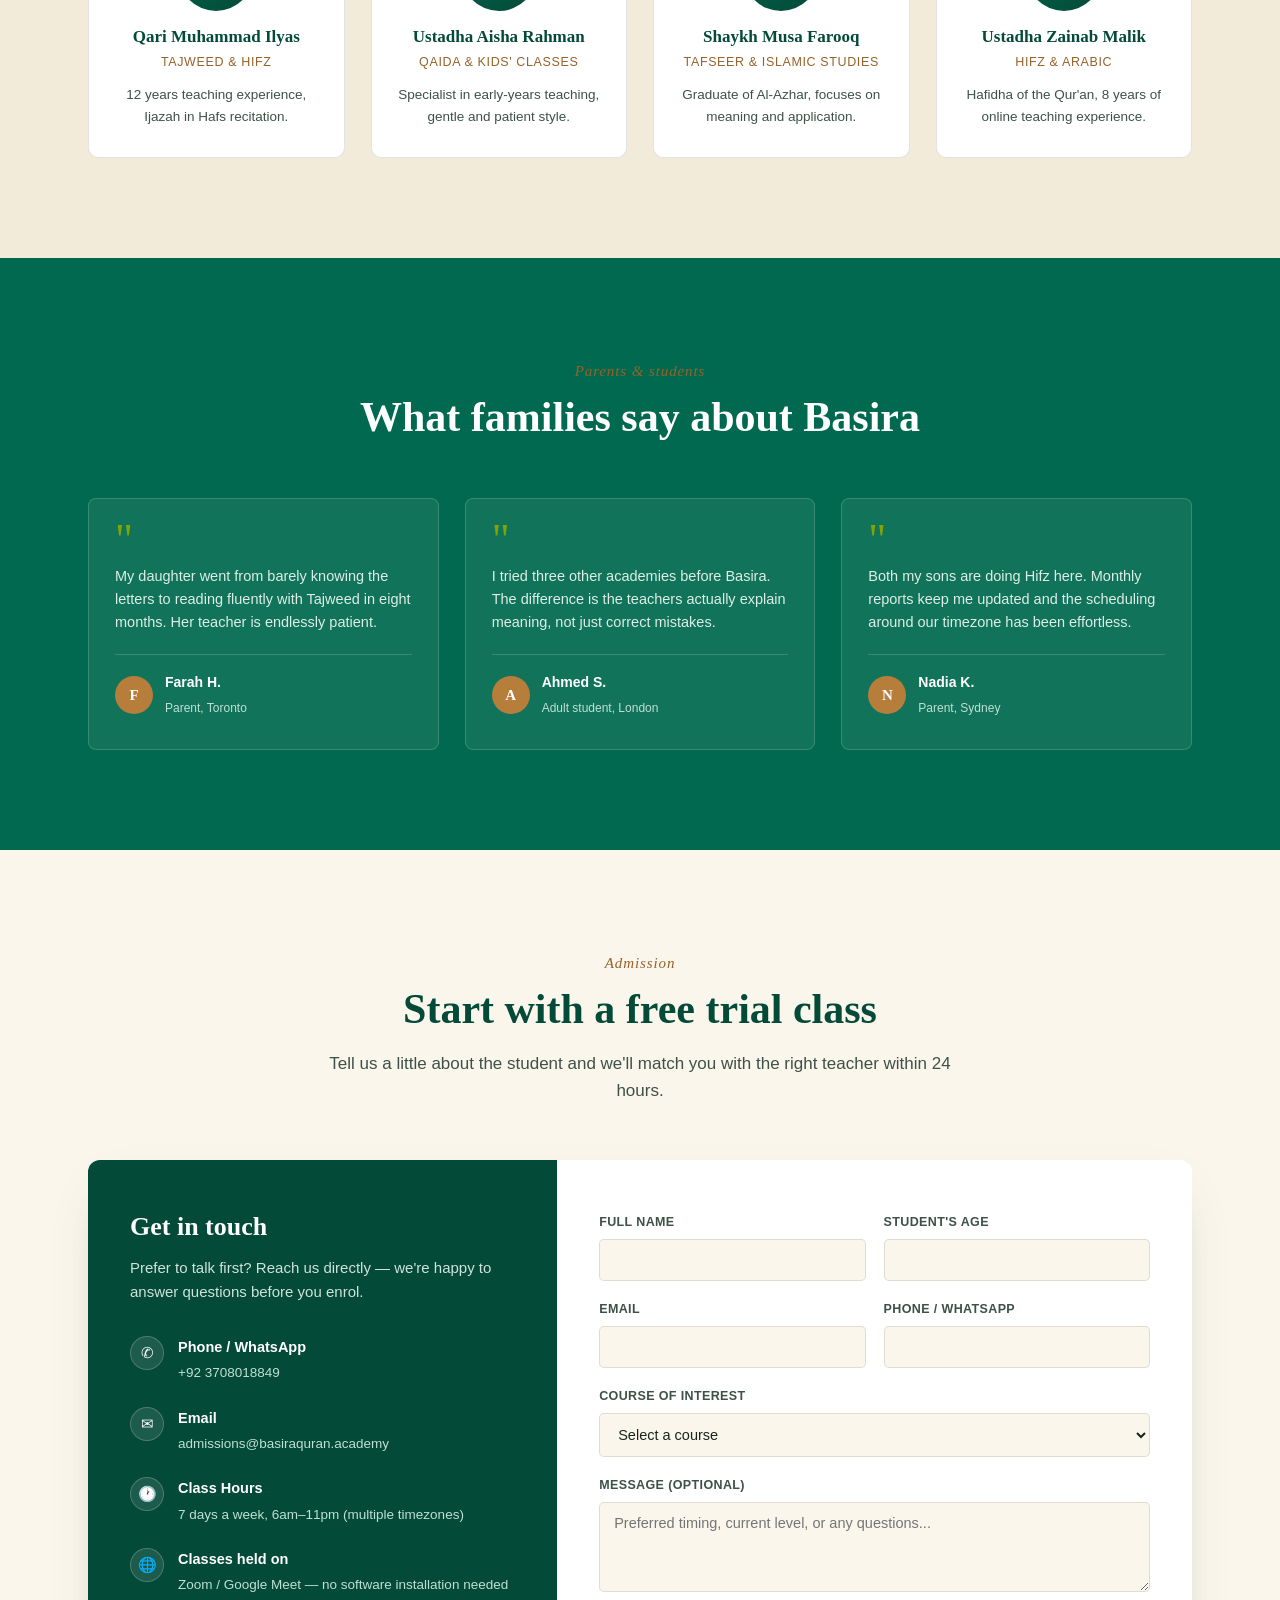
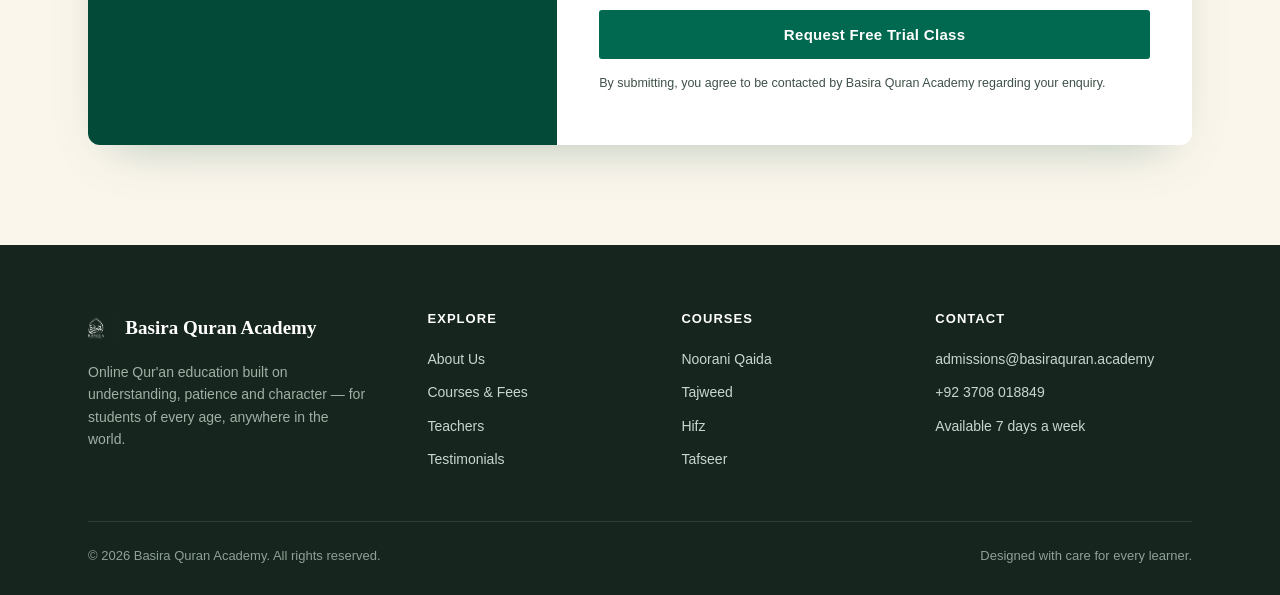
==== commit d85be3f6: "Update index.html" ====
--- a/index.html
+++ b/index.html
@@ -267,7 +267,7 @@
 
           <div class="info-row">
             <div class="dot">✆</div>
-            <div><strong>Phone / WhatsApp</strong><span>+92 300 1234567</span></div>
+            <div><strong>Phone / WhatsApp</strong><span>+92 3708018849</span></div>
           </div>
           <div class="info-row">
             <div class="dot">✉</div>
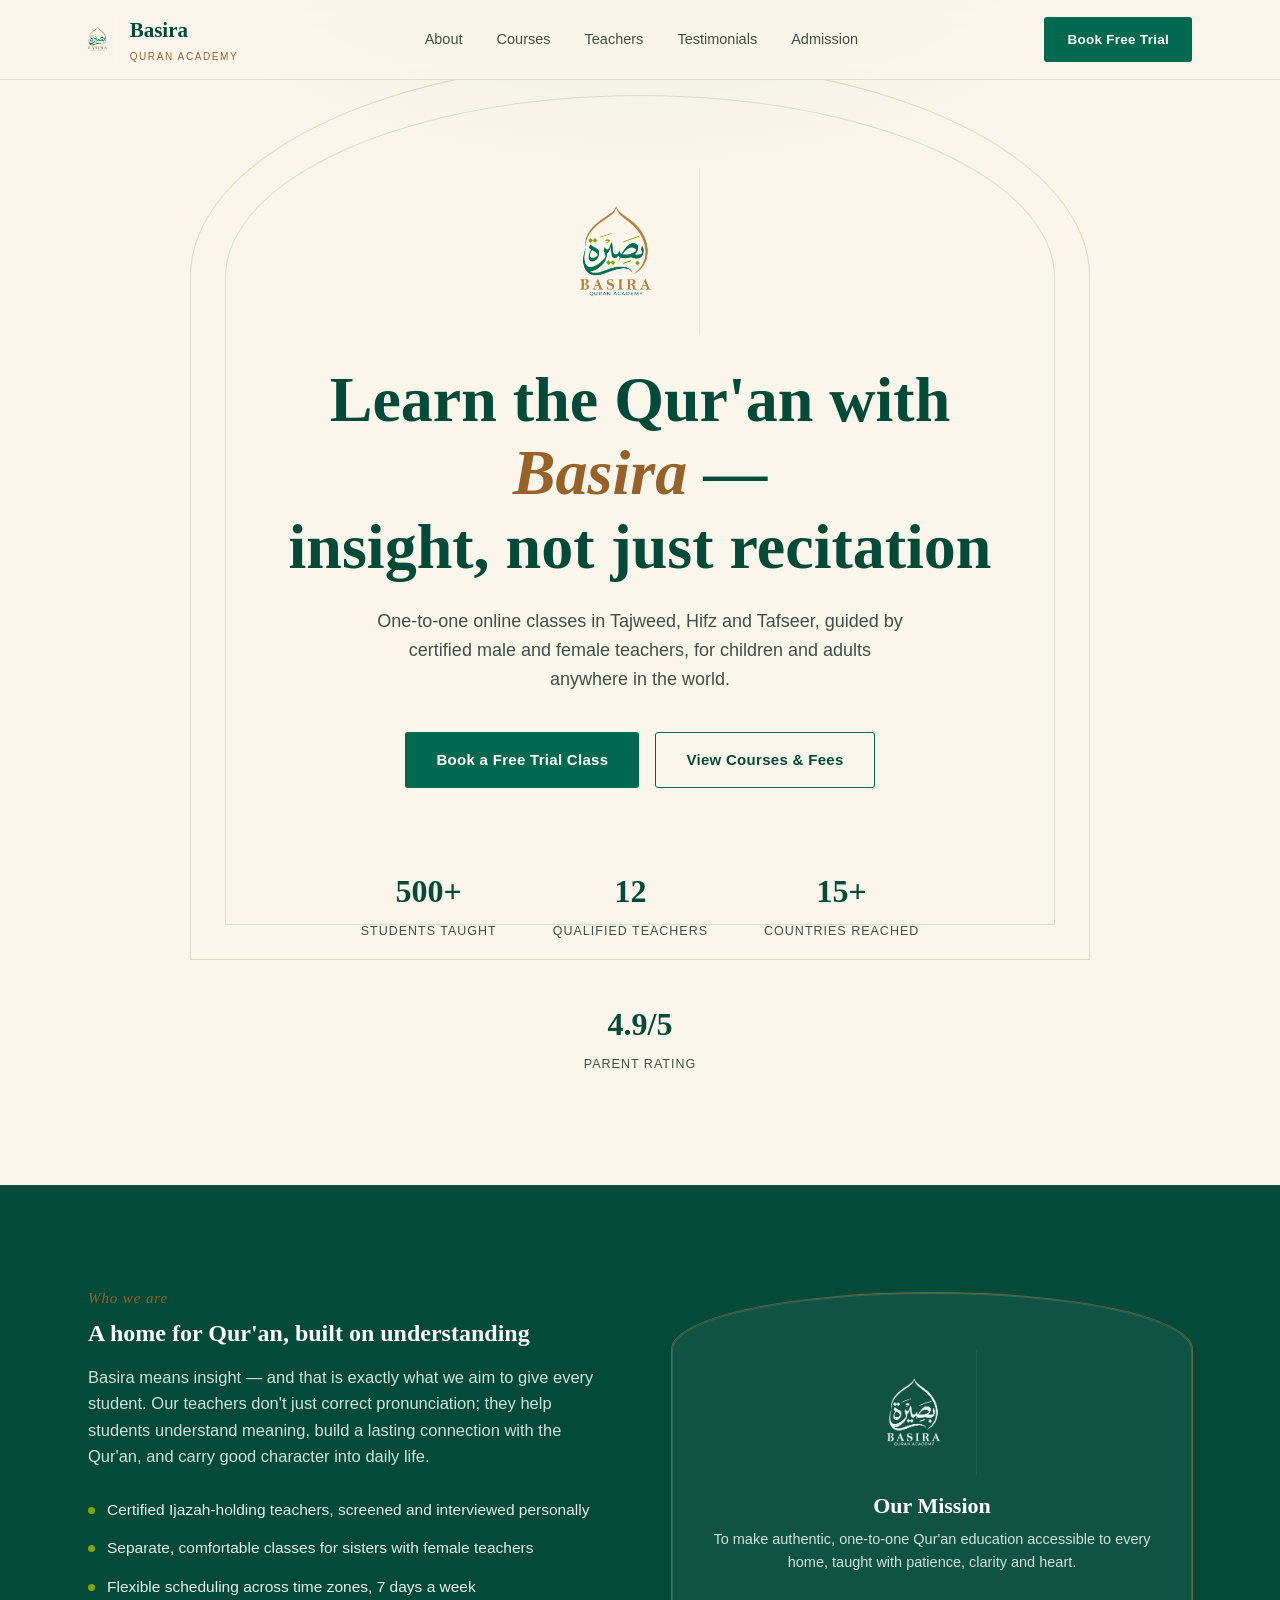
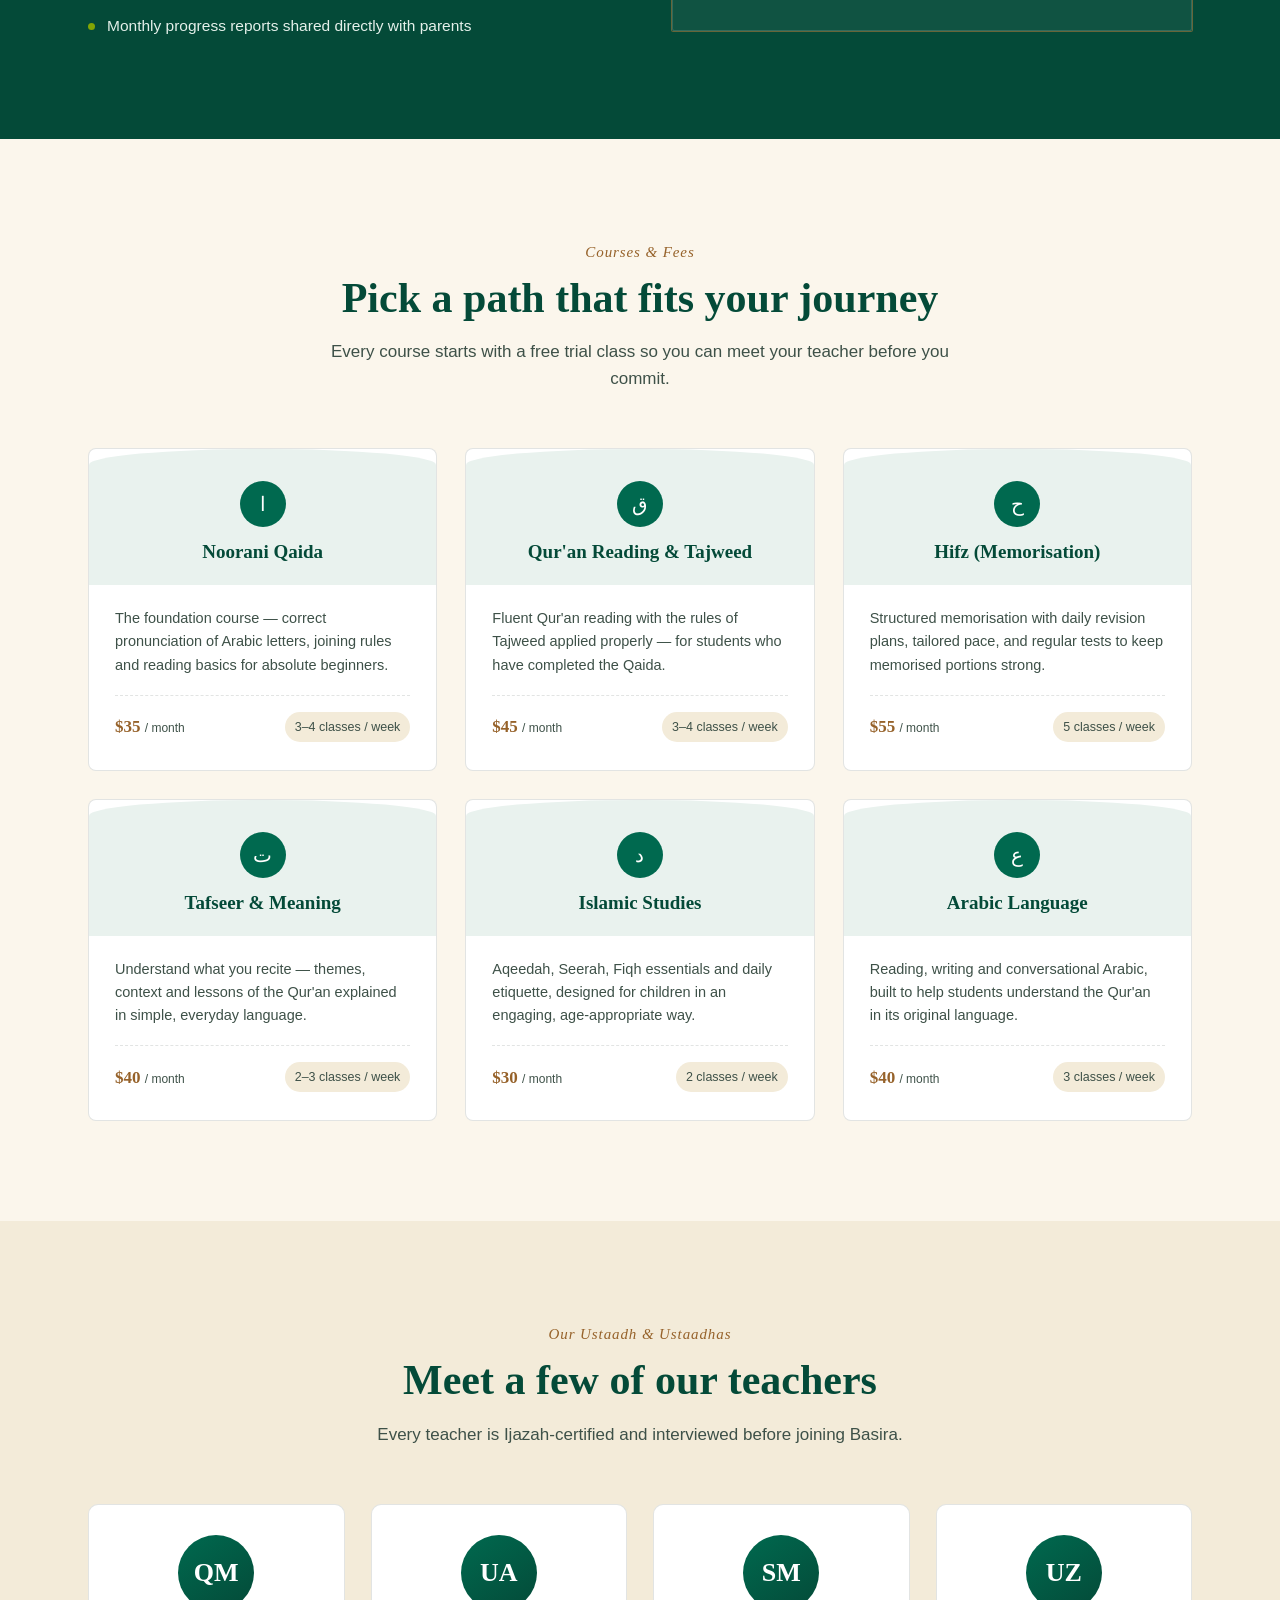
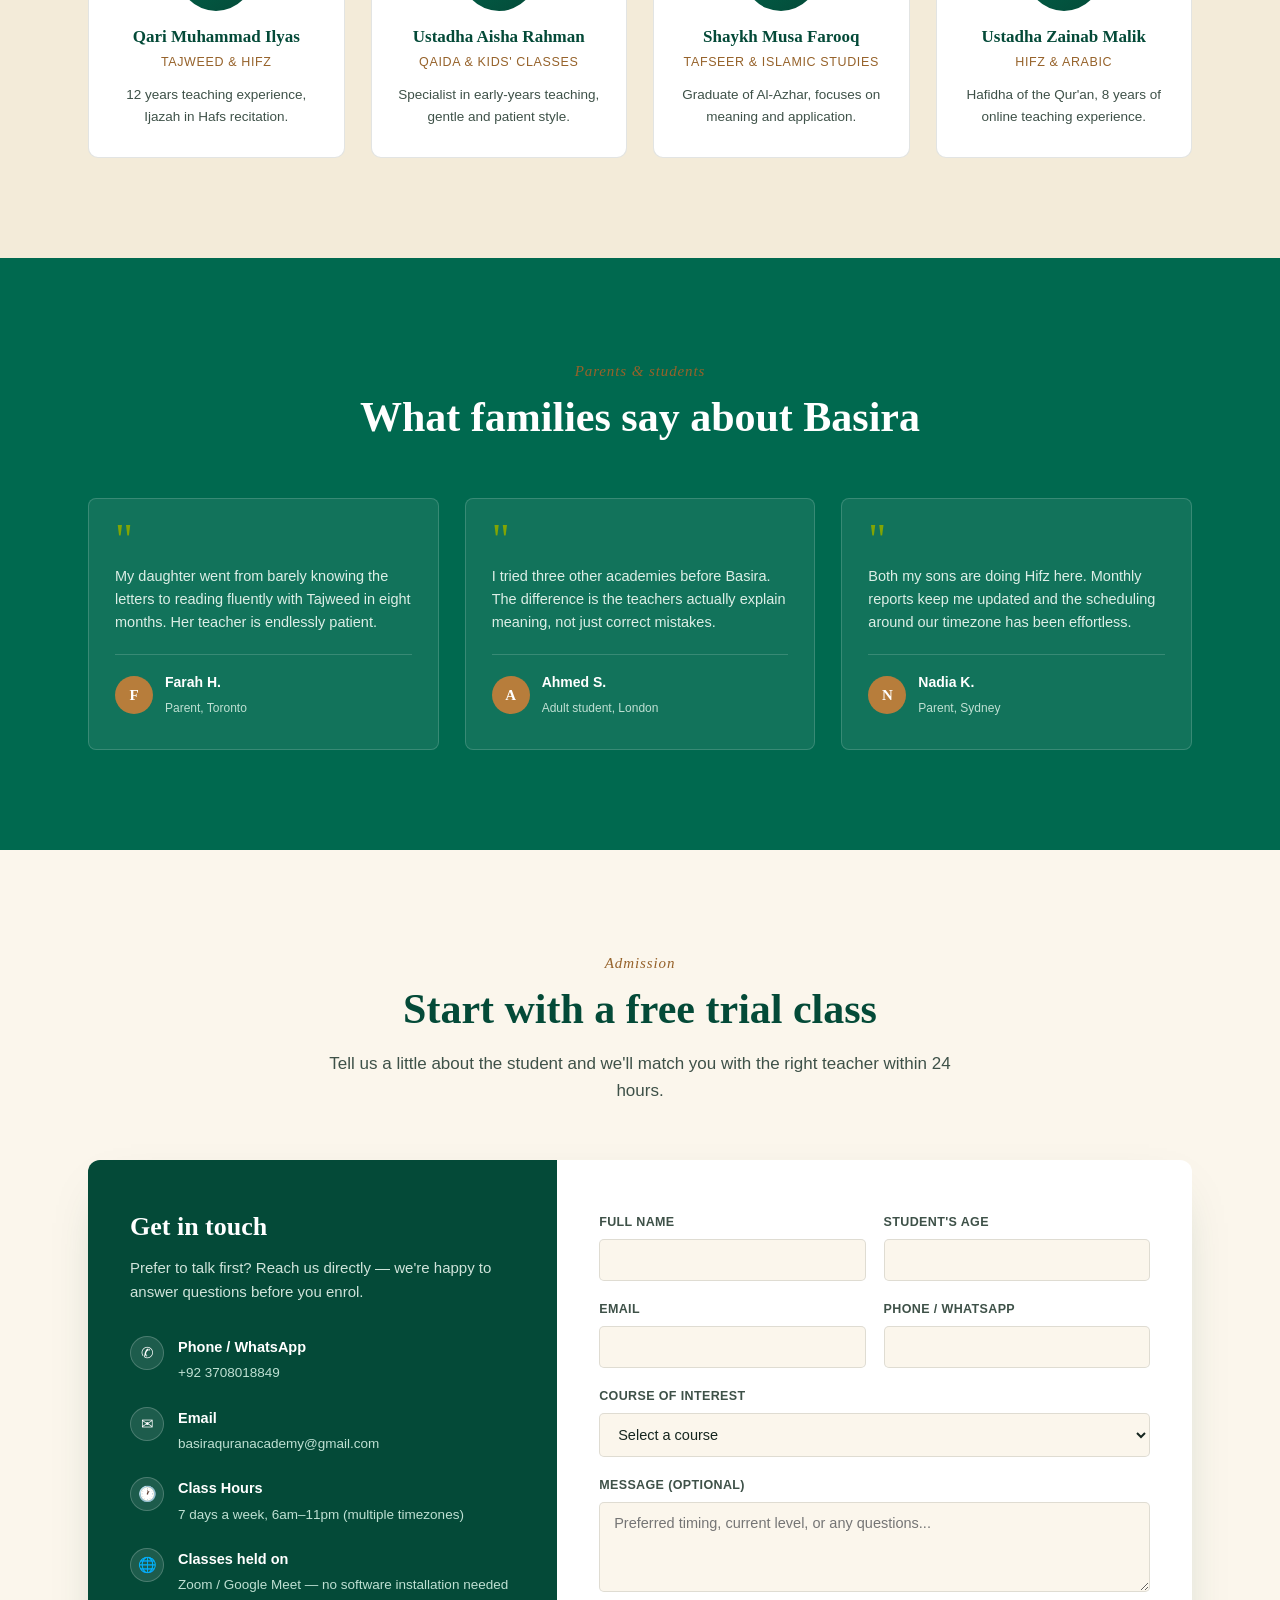
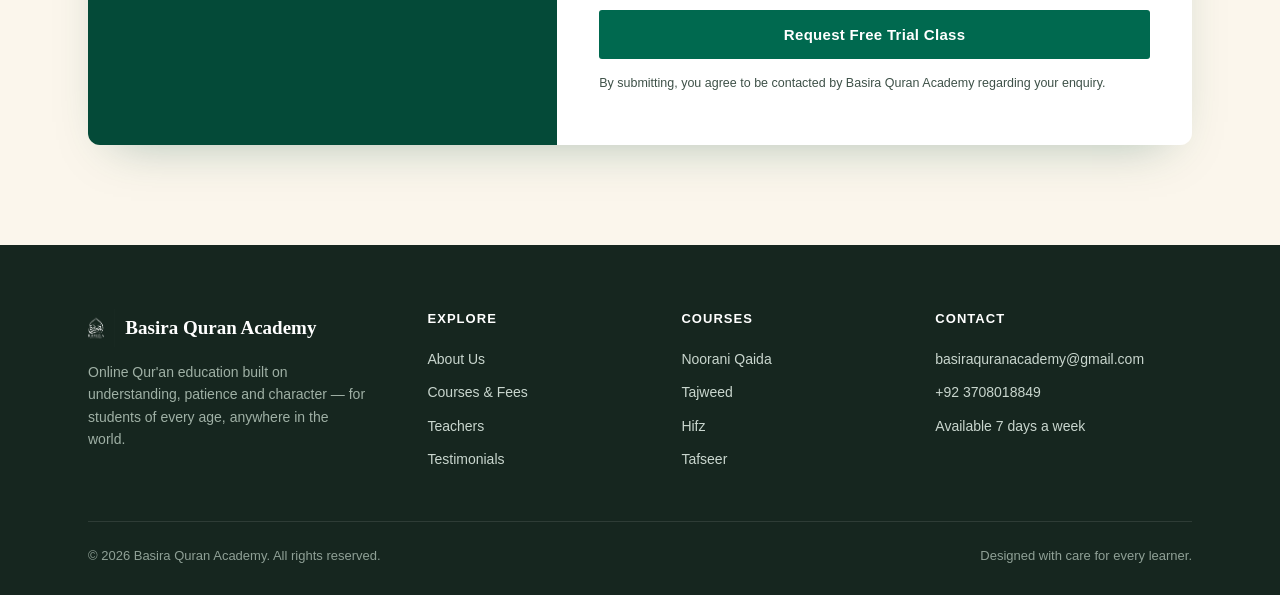
==== commit e038d154: "Update index.html" ====
--- a/index.html
+++ b/index.html
@@ -271,7 +271,7 @@
           </div>
           <div class="info-row">
             <div class="dot">✉</div>
-            <div><strong>Email</strong><span>admissions@basiraquran.academy</span></div>
+            <div><strong>Email</strong><span>basiraquranacademy@gmail.com</span></div>
           </div>
           <div class="info-row">
             <div class="dot">🕐</div>
@@ -367,8 +367,8 @@
       <div class="footer-col">
         <h5>Contact</h5>
         <ul>
-          <li>admissions@basiraquran.academy</li>
-          <li>+92 3708 018849</li>
+          <li>basiraquranacademy@gmail.com</li>
+          <li>+92 3708018849</li>
           <li>Available 7 days a week</li>
         </ul>
       </div>
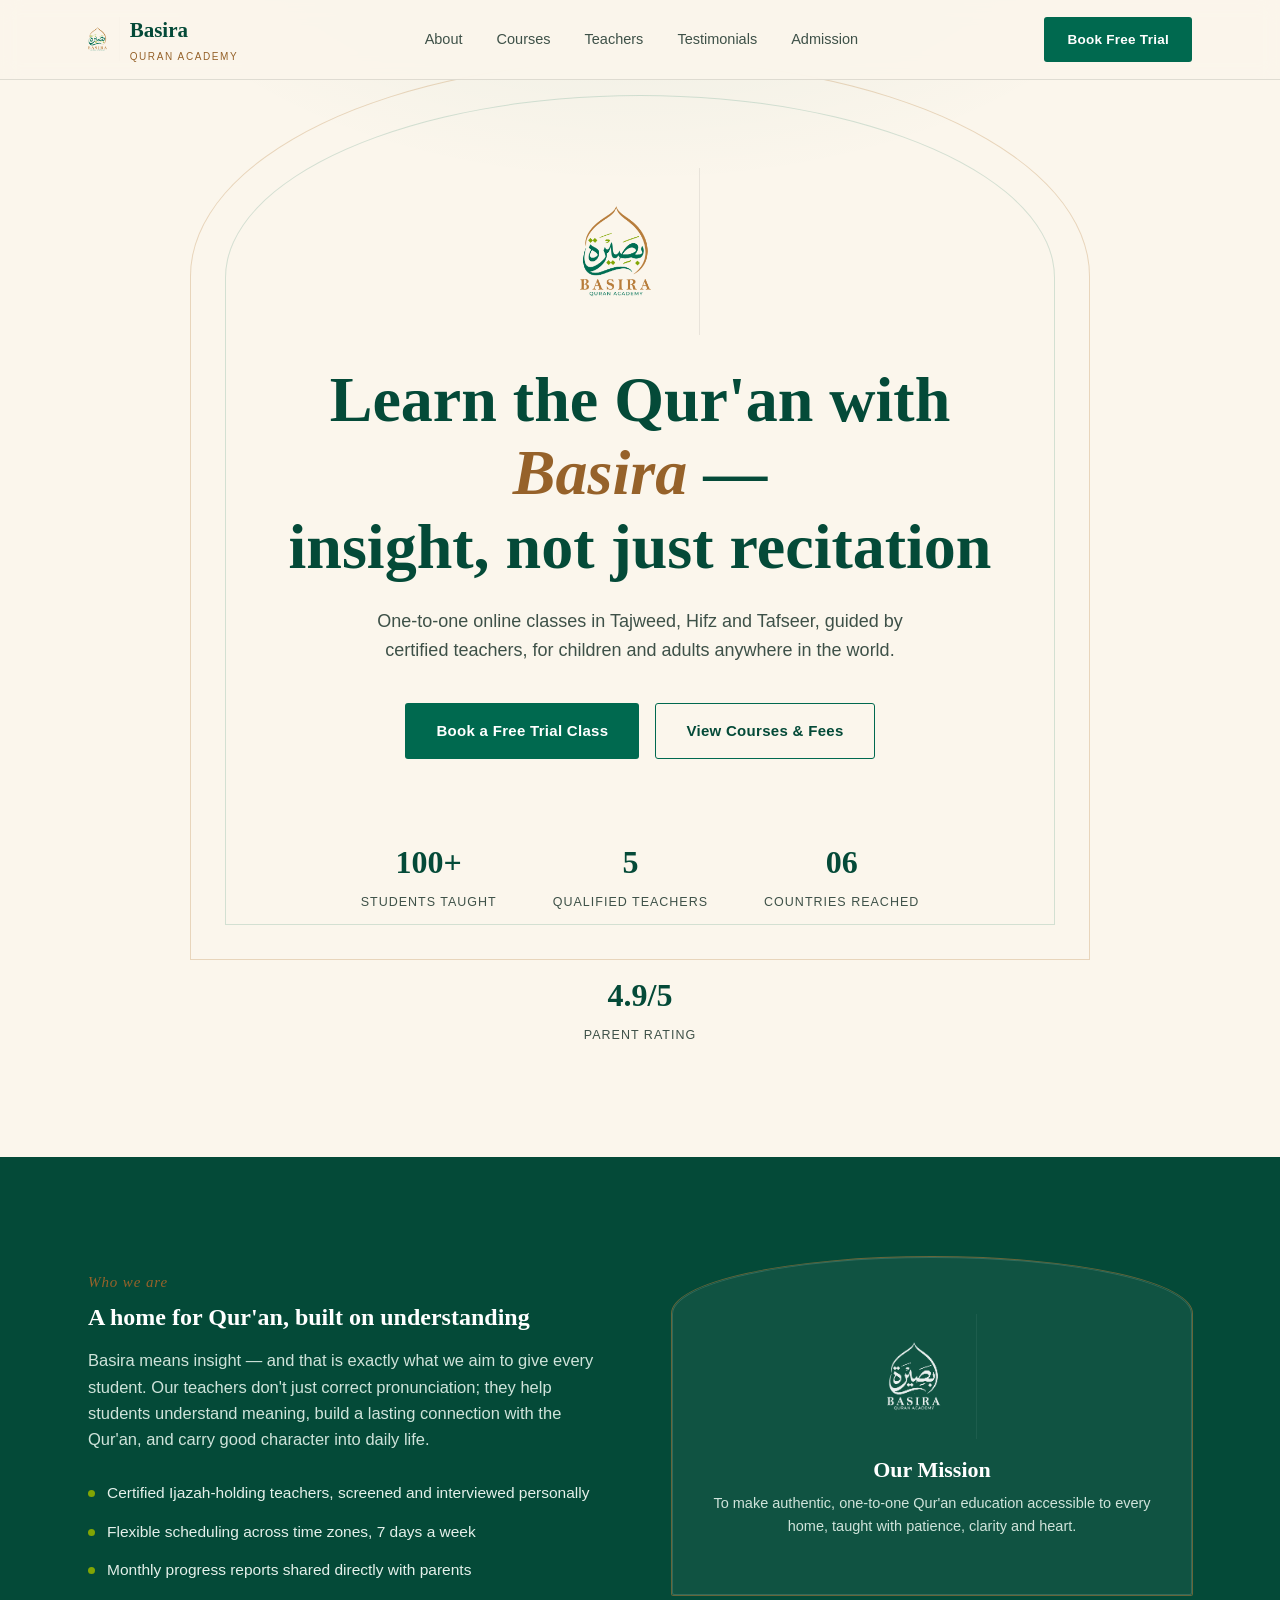
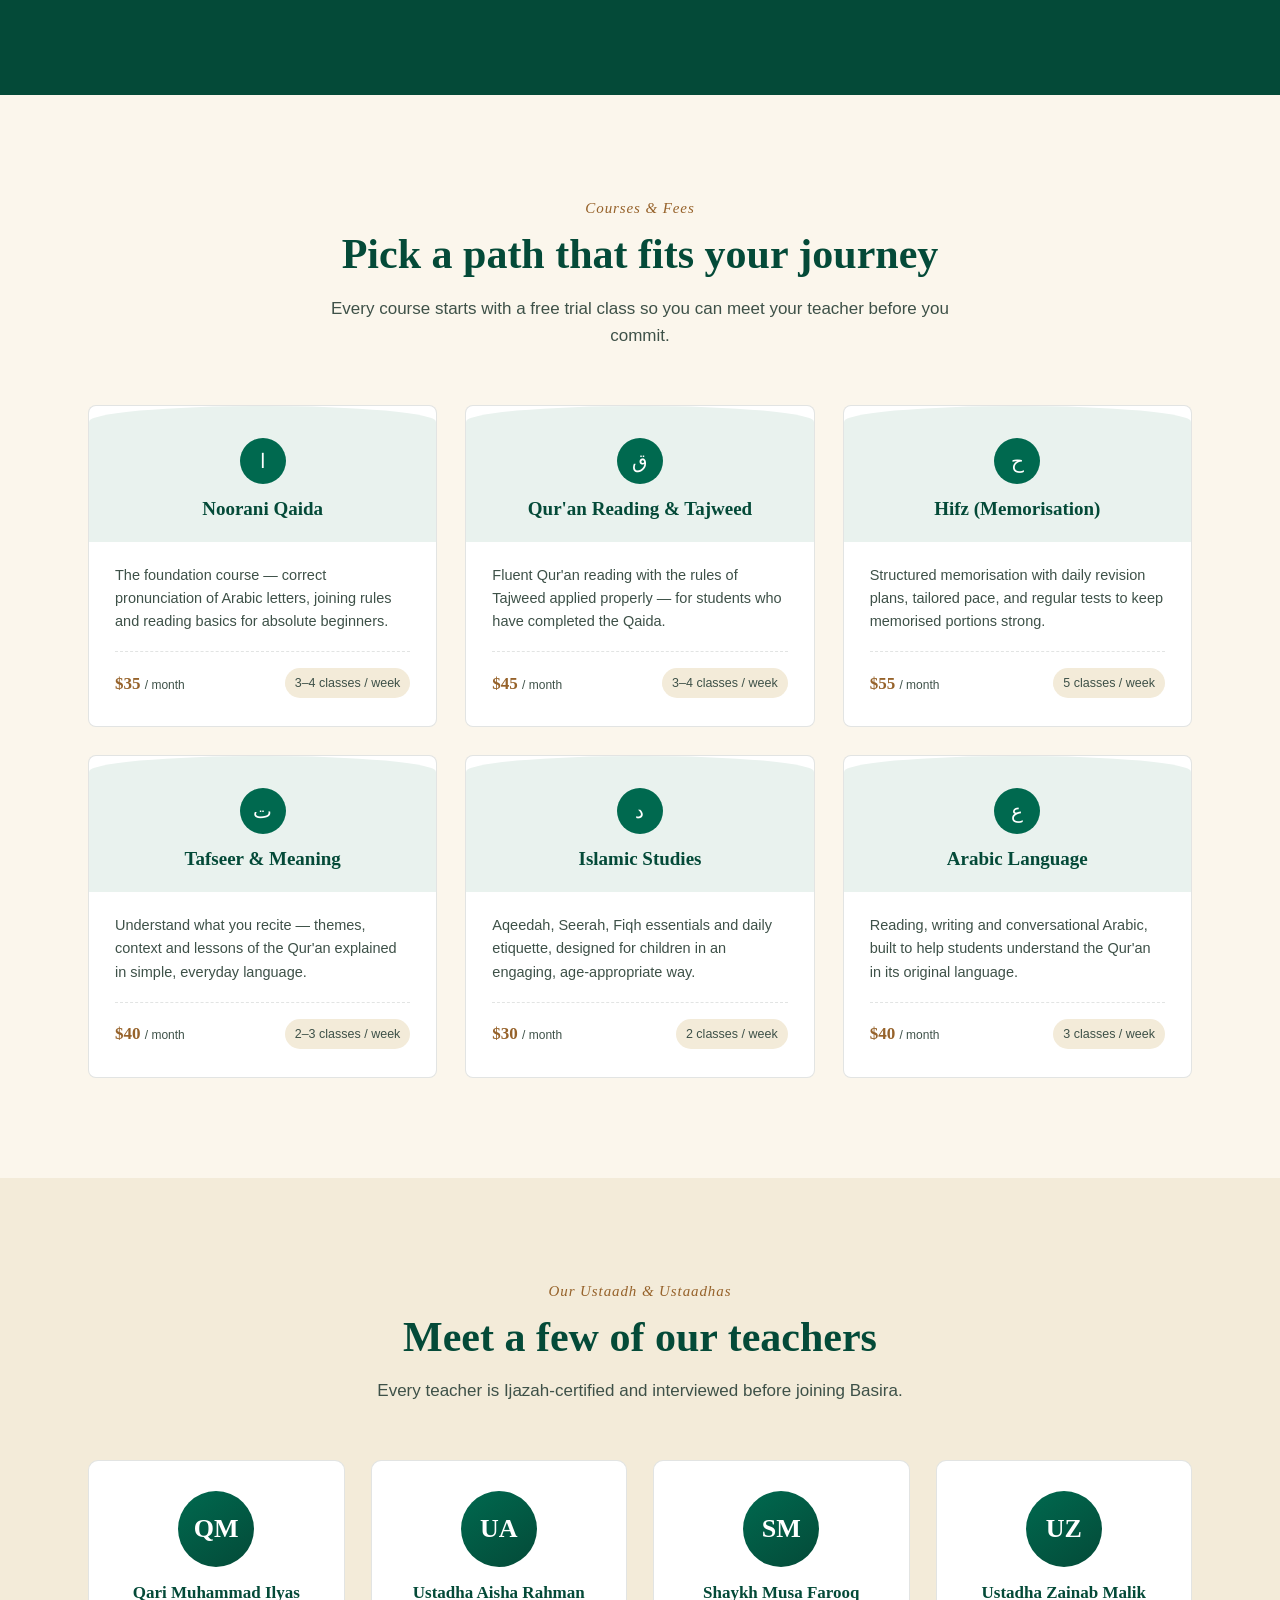
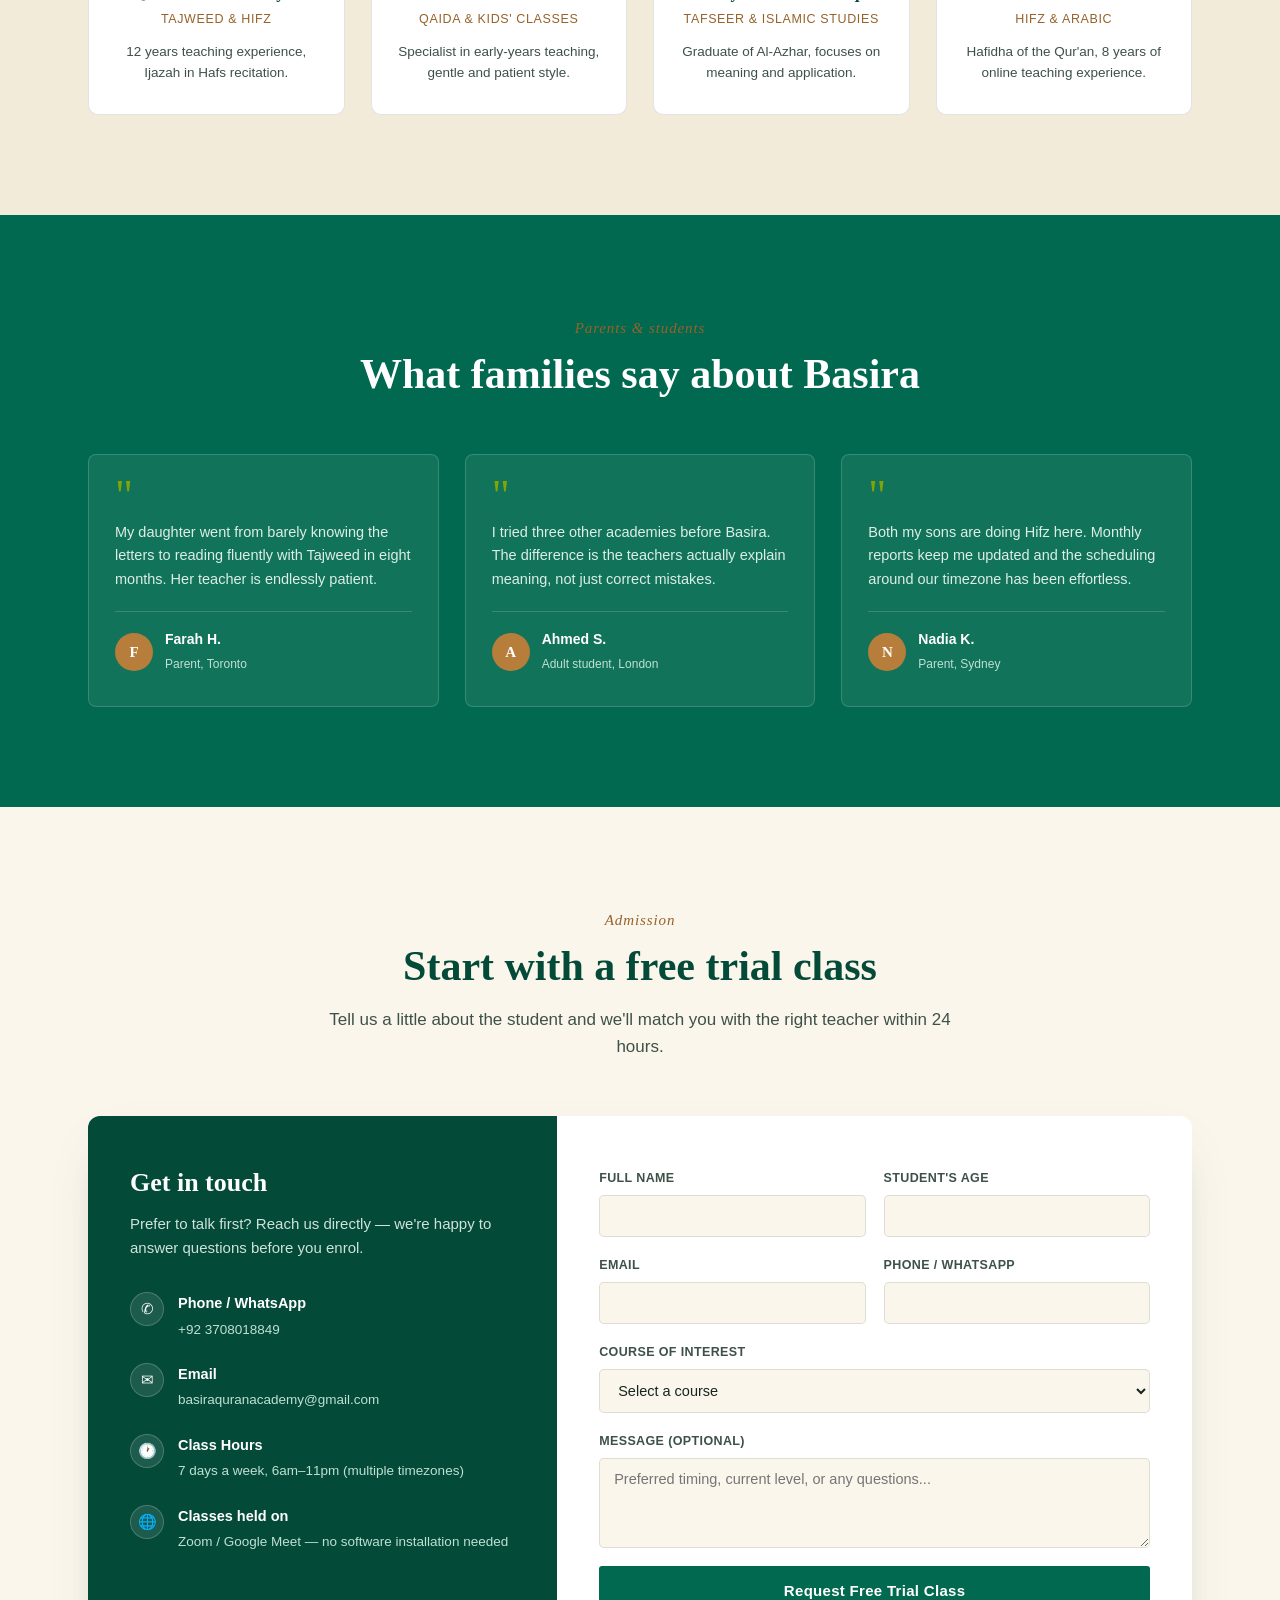
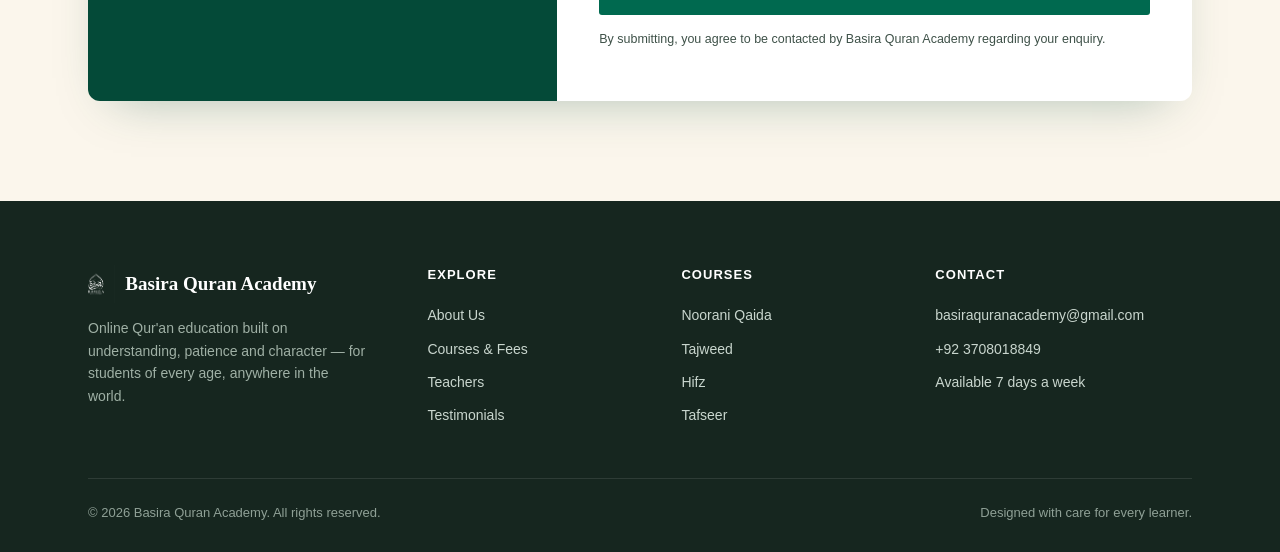
==== commit 88363101: "Update index.html" ====
--- a/index.html
+++ b/index.html
@@ -41,15 +41,15 @@
     <div class="container hero-inner">
       <img class="hero-logo" src="[data-uri]" alt="Basira Quran Academy">
       <h1>Learn the Qur'an with <em>Basira</em> —<br>insight, not just recitation</h1>
-      <p class="lead">One-to-one online classes in Tajweed, Hifz and Tafseer, guided by certified male and female teachers, for children and adults anywhere in the world.</p>
+      <p class="lead">One-to-one online classes in Tajweed, Hifz and Tafseer, guided by certified teachers, for children and adults anywhere in the world.</p>
       <div class="hero-cta">
         <a href="#admission" class="btn btn-primary">Book a Free Trial Class</a>
         <a href="#courses" class="btn btn-ghost">View Courses &amp; Fees</a>
       </div>
       <div class="hero-stats">
-        <div><strong>500+</strong><span>Students Taught</span></div>
-        <div><strong>12</strong><span>Qualified Teachers</span></div>
-        <div><strong>15+</strong><span>Countries Reached</span></div>
+        <div><strong>100+</strong><span>Students Taught</span></div>
+        <div><strong>5</strong><span>Qualified Teachers</span></div>
+        <div><strong>06</strong><span>Countries Reached</span></div>
         <div><strong>4.9/5</strong><span>Parent Rating</span></div>
       </div>
     </div>
@@ -64,7 +64,6 @@
         <p>Basira means insight — and that is exactly what we aim to give every student. Our teachers don't just correct pronunciation; they help students understand meaning, build a lasting connection with the Qur'an, and carry good character into daily life.</p>
         <ul class="about-list">
           <li>Certified Ijazah-holding teachers, screened and interviewed personally</li>
-          <li>Separate, comfortable classes for sisters with female teachers</li>
           <li>Flexible scheduling across time zones, 7 days a week</li>
           <li>Monthly progress reports shared directly with parents</li>
         </ul>
